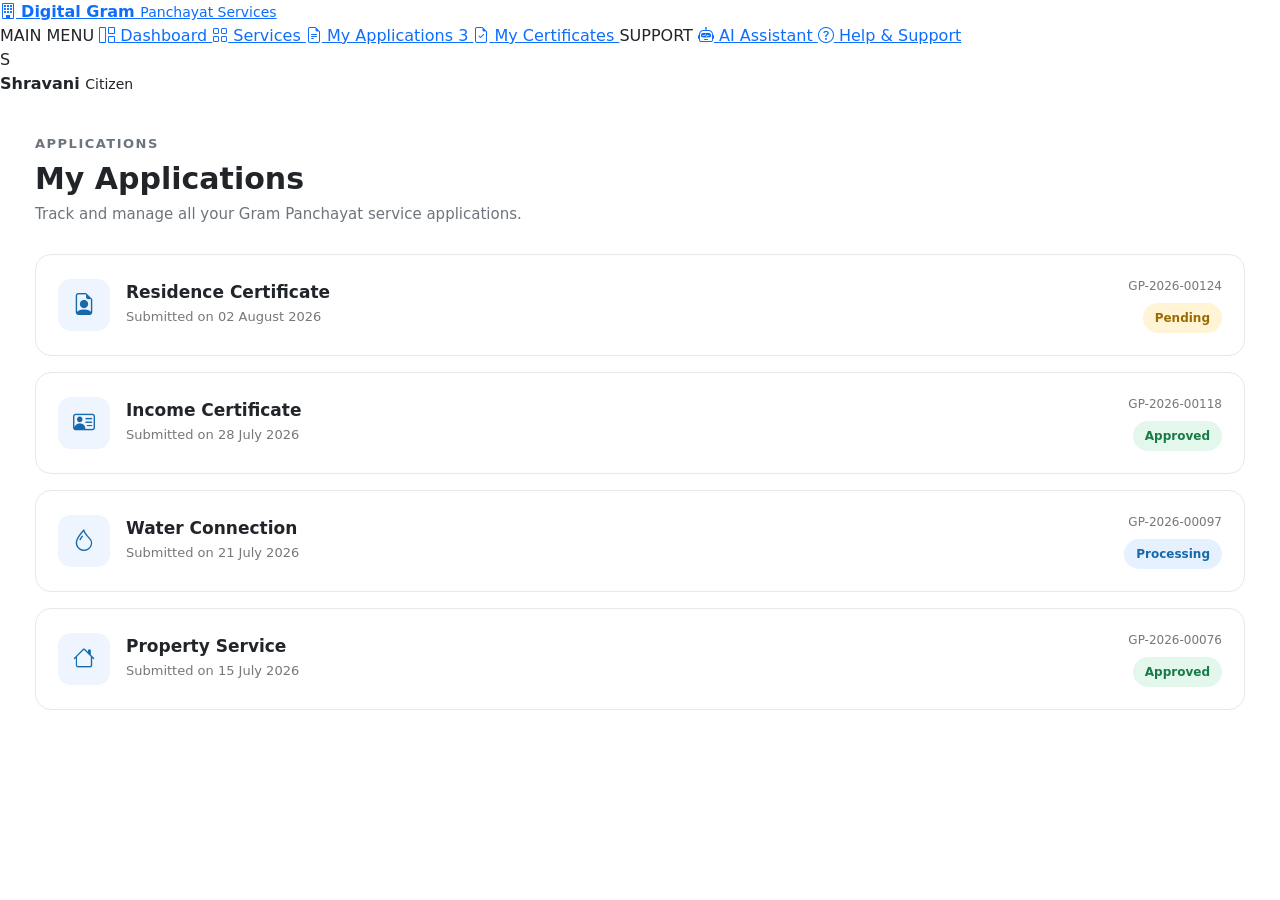
==== frontend/applications.html @ 1c0d865a "Working frontend service pages" ====
<!DOCTYPE html>
<html lang="en">

<head>
    <meta charset="UTF-8">

    <meta
        name="viewport"
        content="width=device-width, initial-scale=1.0"
    >

    <meta
        name="description"
        content="My Applications - Digital Gram Panchayat Services"
    >

    <title>My Applications | Digital Gram Panchayat Services</title>

    <!-- Bootstrap -->
    <link
        href="https://cdn.jsdelivr.net/npm/bootstrap@5.3.3/dist/css/bootstrap.min.css"
        rel="stylesheet"
    >

    <!-- Bootstrap Icons -->
    <link
        rel="stylesheet"
        href="https://cdn.jsdelivr.net/npm/bootstrap-icons@1.11.3/font/bootstrap-icons.min.css"
    >

    <!-- Main CSS -->
    <link
        rel="stylesheet"
        href="../css/style.css"
    >

    <!-- Dashboard CSS -->
    <link
        rel="stylesheet"
        href="../css/dashboard.css"
    >

    <style>
        .applications-page {
            padding: 35px;
        }

        .applications-header {
            margin-bottom: 28px;
        }

        .applications-header span {
            font-size: 13px;
            font-weight: 700;
            letter-spacing: 1.5px;
            color: #6c757d;
        }

        .applications-header h1 {
            margin: 6px 0;
            font-size: 30px;
            font-weight: 700;
        }

        .applications-header p {
            margin: 0;
            color: #6c757d;
            font-size: 15px;
        }

        .application-card {
            background: #ffffff;
            border: 1px solid #e8e8e8;
            border-radius: 16px;
            padding: 22px;
            margin-bottom: 16px;
            display: flex;
            align-items: center;
            justify-content: space-between;
            gap: 20px;
            transition: 0.2s ease;
        }

        .application-card:hover {
            transform: translateY(-2px);
            box-shadow: 0 8px 24px rgba(0, 0, 0, 0.06);
        }

        .application-left {
            display: flex;
            align-items: center;
            gap: 16px;
        }

        .application-icon-box {
            width: 52px;
            height: 52px;
            border-radius: 13px;
            display: flex;
            align-items: center;
            justify-content: center;
            background: #eef5ff;
            color: #1769aa;
            font-size: 22px;
            flex-shrink: 0;
        }

        .application-details h3 {
            font-size: 17px;
            margin: 0 0 5px;
            font-weight: 700;
        }

        .application-details p {
            margin: 0;
            color: #777;
            font-size: 13px;
        }

        .application-right {
            text-align: right;
            min-width: 130px;
        }

        .application-id {
            display: block;
            color: #777;
            font-size: 12px;
            margin-bottom: 8px;
        }

        .status {
            display: inline-block;
            padding: 6px 12px;
            border-radius: 20px;
            font-size: 12px;
            font-weight: 600;
        }

        .status.pending {
            background: #fff4d6;
            color: #9a6b00;
        }

        .status.approved {
            background: #e4f7ec;
            color: #187a45;
        }

        .status.processing {
            background: #e6f1ff;
            color: #1769aa;
        }

        .status.rejected {
            background: #fde8e8;
            color: #b42318;
        }

        .empty-state {
            background: #ffffff;
            border: 1px solid #e8e8e8;
            border-radius: 16px;
            padding: 50px 20px;
            text-align: center;
            display: none;
        }

        .empty-state i {
            font-size: 45px;
            color: #aaa;
            margin-bottom: 15px;
        }

        .empty-state h3 {
            font-size: 20px;
            margin-bottom: 8px;
        }

        .empty-state p {
            color: #777;
            font-size: 14px;
        }

        @media (max-width: 768px) {

            .applications-page {
                padding: 20px;
            }

            .application-card {
                align-items: flex-start;
                flex-direction: column;
            }

            .application-right {
                text-align: left;
                margin-left: 68px;
            }

            .applications-header h1 {
                font-size: 25px;
            }
        }
    </style>

</head>

<body class="dashboard-page">

    <!-- SIDEBAR -->

    <aside class="dashboard-sidebar">

        <div class="sidebar-brand">

            <a href="../index.html">

                <span class="sidebar-brand-icon">
                    <i class="bi bi-building"></i>
                </span>

                <span class="sidebar-brand-text">

                    <strong>
                        Digital Gram
                    </strong>

                    <small>
                        Panchayat Services
                    </small>

                </span>

            </a>

        </div>


        <!-- NAVIGATION -->

        <nav class="sidebar-nav">

            <span class="sidebar-section-title">
                MAIN MENU
            </span>

            <a
                href="dashboard.html"
                class="sidebar-link"
            >

                <i class="bi bi-grid-1x2"></i>

                <span>
                    Dashboard
                </span>

            </a>


            <a
                href="services.html"
                class="sidebar-link"
            >

                <i class="bi bi-grid"></i>

                <span>
                    Services
                </span>

            </a>


            <a
                href="applications.html"
                class="sidebar-link active"
            >

                <i class="bi bi-file-earmark-text"></i>

                <span>
                    My Applications
                </span>

                <span class="sidebar-badge">
                    3
                </span>

            </a>


            <a
                href="#"
                class="sidebar-link"
            >

                <i class="bi bi-file-earmark-check"></i>

                <span>
                    My Certificates
                </span>

            </a>


            <span class="sidebar-section-title">
                SUPPORT
            </span>


            <a
                href="#"
                class="sidebar-link"
            >

                <i class="bi bi-robot"></i>

                <span>
                    AI Assistant
                </span>

                <span class="ai-dot"></span>

            </a>


            <a
                href="#"
                class="sidebar-link"
            >

                <i class="bi bi-question-circle"></i>

                <span>
                    Help & Support
                </span>

            </a>

        </nav>


        <!-- SIDEBAR BOTTOM -->

        <div class="sidebar-bottom">

            <div class="sidebar-user">

                <div class="user-avatar">
                    S
                </div>

                <div class="user-details">

                    <strong>
                        Shravani
                    </strong>

                    <small>
                        Citizen
                    </small>

                </div>

            </div>

        </div>

    </aside>


    <!-- MAIN CONTENT -->

    <main class="dashboard-content">

        <div class="applications-page">


            <!-- HEADER -->

            <div class="applications-header">

                <span>
                    APPLICATIONS
                </span>

                <h1>
                    My Applications
                </h1>

                <p>
                    Track and manage all your Gram Panchayat service applications.
                </p>

            </div>


            <!-- APPLICATION 1 -->

            <div class="application-card">

                <div class="application-left">

                    <div class="application-icon-box">
                        <i class="bi bi-file-earmark-person"></i>
                    </div>

                    <div class="application-details">

                        <h3>
                            Residence Certificate
                        </h3>

                        <p>
                            Submitted on 02 August 2026
                        </p>

                    </div>

                </div>


                <div class="application-right">

                    <span class="application-id">
                        GP-2026-00124
                    </span>

                    <span class="status pending">
                        Pending
                    </span>

                </div>

            </div>


            <!-- APPLICATION 2 -->

            <div class="application-card">

                <div class="application-left">

                    <div class="application-icon-box">
                        <i class="bi bi-person-vcard"></i>
                    </div>

                    <div class="application-details">

                        <h3>
                            Income Certificate
                        </h3>

                        <p>
                            Submitted on 28 July 2026
                        </p>

                    </div>

                </div>


                <div class="application-right">

                    <span class="application-id">
                        GP-2026-00118
                    </span>

                    <span class="status approved">
                        Approved
                    </span>

                </div>

            </div>


            <!-- APPLICATION 3 -->

            <div class="application-card">

                <div class="application-left">

                    <div class="application-icon-box">
                        <i class="bi bi-droplet"></i>
                    </div>

                    <div class="application-details">

                        <h3>
                            Water Connection
                        </h3>

                        <p>
                            Submitted on 21 July 2026
                        </p>

                    </div>

                </div>


                <div class="application-right">

                    <span class="application-id">
                        GP-2026-00097
                    </span>

                    <span class="status processing">
                        Processing
                    </span>

                </div>

            </div>


            <!-- APPLICATION 4 -->

            <div class="application-card">

                <div class="application-left">

                    <div class="application-icon-box">
                        <i class="bi bi-house"></i>
                    </div>

                    <div class="application-details">

                        <h3>
                            Property Service
                        </h3>

                        <p>
                            Submitted on 15 July 2026
                        </p>

                    </div>

                </div>


                <div class="application-right">

                    <span class="application-id">
                        GP-2026-00076
                    </span>

                    <span class="status approved">
                        Approved
                    </span>

                </div>

            </div>


            <!-- EMPTY STATE -->

            <div class="empty-state">

                <i class="bi bi-file-earmark-x"></i>

                <h3>
                    No Applications Found
                </h3>

                <p>
                    You haven't submitted any applications yet.
                </p>

            </div>


        </div>

    </main>


</body>

</html>
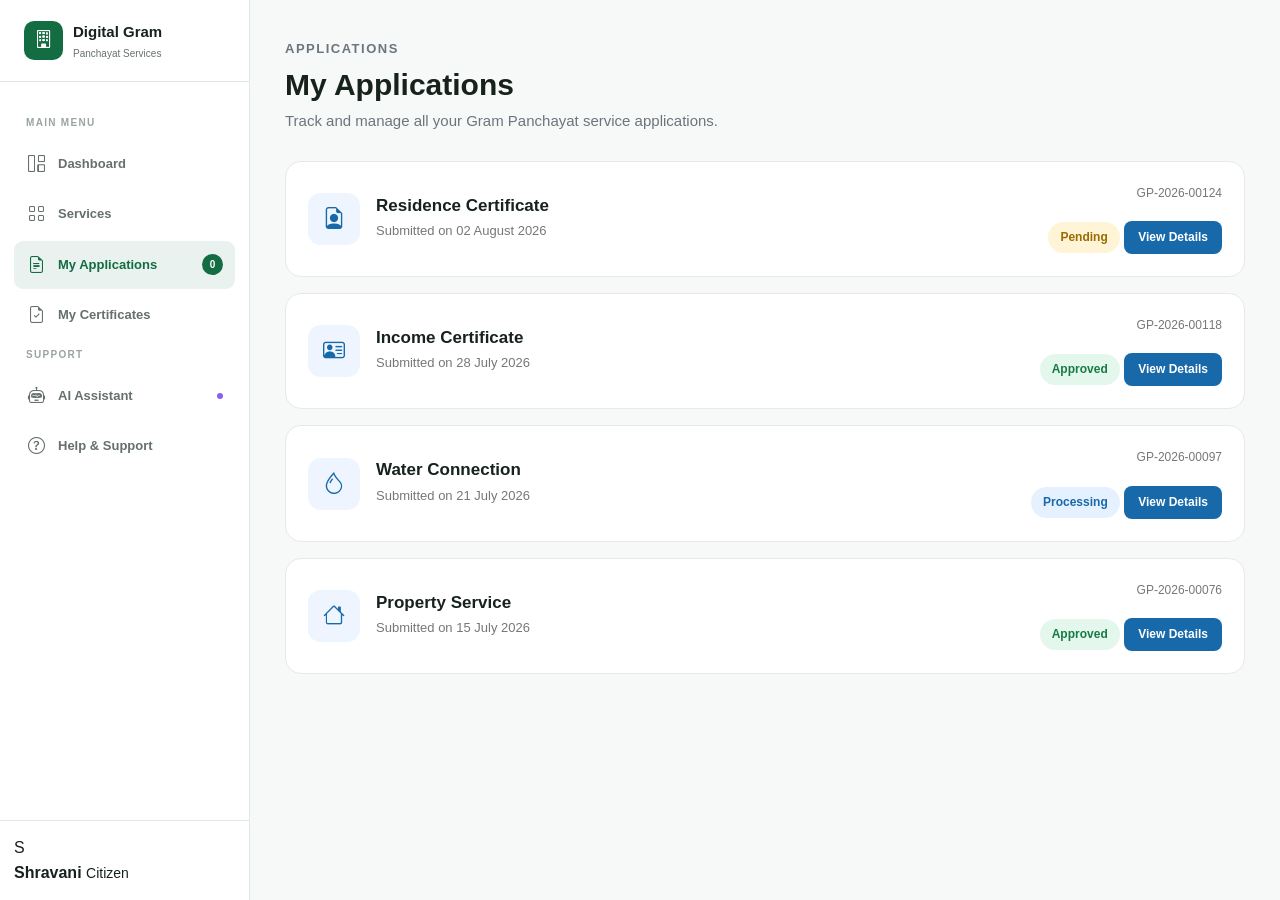
==== commit 5ce6b152: "Add frontend pages and initial FastAPI backend" ====
--- a/frontend/applications.html
+++ b/frontend/applications.html
@@ -31,178 +31,20 @@
     <!-- Main CSS -->
     <link
         rel="stylesheet"
-        href="../css/style.css"
+        href="css/style.css"
     >
 
     <!-- Dashboard CSS -->
     <link
         rel="stylesheet"
-        href="../css/dashboard.css"
+        href="css/dashboard.css"
     >
 
-    <style>
-        .applications-page {
-            padding: 35px;
-        }
-
-        .applications-header {
-            margin-bottom: 28px;
-        }
-
-        .applications-header span {
-            font-size: 13px;
-            font-weight: 700;
-            letter-spacing: 1.5px;
-            color: #6c757d;
-        }
-
-        .applications-header h1 {
-            margin: 6px 0;
-            font-size: 30px;
-            font-weight: 700;
-        }
-
-        .applications-header p {
-            margin: 0;
-            color: #6c757d;
-            font-size: 15px;
-        }
-
-        .application-card {
-            background: #ffffff;
-            border: 1px solid #e8e8e8;
-            border-radius: 16px;
-            padding: 22px;
-            margin-bottom: 16px;
-            display: flex;
-            align-items: center;
-            justify-content: space-between;
-            gap: 20px;
-            transition: 0.2s ease;
-        }
-
-        .application-card:hover {
-            transform: translateY(-2px);
-            box-shadow: 0 8px 24px rgba(0, 0, 0, 0.06);
-        }
-
-        .application-left {
-            display: flex;
-            align-items: center;
-            gap: 16px;
-        }
-
-        .application-icon-box {
-            width: 52px;
-            height: 52px;
-            border-radius: 13px;
-            display: flex;
-            align-items: center;
-            justify-content: center;
-            background: #eef5ff;
-            color: #1769aa;
-            font-size: 22px;
-            flex-shrink: 0;
-        }
-
-        .application-details h3 {
-            font-size: 17px;
-            margin: 0 0 5px;
-            font-weight: 700;
-        }
-
-        .application-details p {
-            margin: 0;
-            color: #777;
-            font-size: 13px;
-        }
-
-        .application-right {
-            text-align: right;
-            min-width: 130px;
-        }
-
-        .application-id {
-            display: block;
-            color: #777;
-            font-size: 12px;
-            margin-bottom: 8px;
-        }
-
-        .status {
-            display: inline-block;
-            padding: 6px 12px;
-            border-radius: 20px;
-            font-size: 12px;
-            font-weight: 600;
-        }
-
-        .status.pending {
-            background: #fff4d6;
-            color: #9a6b00;
-        }
-
-        .status.approved {
-            background: #e4f7ec;
-            color: #187a45;
-        }
-
-        .status.processing {
-            background: #e6f1ff;
-            color: #1769aa;
-        }
-
-        .status.rejected {
-            background: #fde8e8;
-            color: #b42318;
-        }
-
-        .empty-state {
-            background: #ffffff;
-            border: 1px solid #e8e8e8;
-            border-radius: 16px;
-            padding: 50px 20px;
-            text-align: center;
-            display: none;
-        }
-
-        .empty-state i {
-            font-size: 45px;
-            color: #aaa;
-            margin-bottom: 15px;
-        }
-
-        .empty-state h3 {
-            font-size: 20px;
-            margin-bottom: 8px;
-        }
-
-        .empty-state p {
-            color: #777;
-            font-size: 14px;
-        }
-
-        @media (max-width: 768px) {
-
-            .applications-page {
-                padding: 20px;
-            }
-
-            .application-card {
-                align-items: flex-start;
-                flex-direction: column;
-            }
-
-            .application-right {
-                text-align: left;
-                margin-left: 68px;
-            }
-
-            .applications-header h1 {
-                font-size: 25px;
-            }
-        }
-    </style>
+    <!-- Applications CSS -->
+    <link
+    rel="stylesheet"
+    href="css/applications.css"
+    >
 
 </head>
 
@@ -214,7 +56,7 @@
 
         <div class="sidebar-brand">
 
-            <a href="../index.html">
+            <a href="index.html">
 
                 <span class="sidebar-brand-icon">
                     <i class="bi bi-building"></i>
@@ -284,11 +126,30 @@
                     My Applications
                 </span>
 
-                <span class="sidebar-badge">
-                    3
+                <span class="sidebar-badge" id="applicationCount">
+                    0
                 </span>
 
             </a>
+
+
+            <a
+                href="certificates.html"
+                class="sidebar-link"
+            >
+
+                <i class="bi bi-file-earmark-check"></i>
+
+                <span>
+                    My Certificates
+                </span>
+
+            </a>
+
+
+            <span class="sidebar-section-title">
+                SUPPORT
+            </span>
 
 
             <a
@@ -296,25 +157,6 @@
                 class="sidebar-link"
             >
 
-                <i class="bi bi-file-earmark-check"></i>
-
-                <span>
-                    My Certificates
-                </span>
-
-            </a>
-
-
-            <span class="sidebar-section-title">
-                SUPPORT
-            </span>
-
-
-            <a
-                href="#"
-                class="sidebar-link"
-            >
-
                 <i class="bi bi-robot"></i>
 
                 <span>
@@ -327,7 +169,7 @@
 
 
             <a
-                href="#"
+                href="help.html"
                 class="sidebar-link"
             >
 
@@ -432,6 +274,11 @@
                         Pending
                     </span>
 
+                    <button class="view-details-btn"
+                            onclick="viewApplication('GP-2026-00124', 'Residence Certificate', '02 August 2026', 'Pending')">
+                        View Details
+                    </button>
+
                 </div>
 
             </div>
@@ -472,6 +319,11 @@
                         Approved
                     </span>
 
+                    <button class="view-details-btn"
+                            onclick="viewApplication('GP-2026-00118', 'Income Certificate', '28 July 2026', 'Approved')">
+                        View Details
+                    </button>
+
                 </div>
 
             </div>
@@ -512,6 +364,11 @@
                         Processing
                     </span>
 
+                    <button class="view-details-btn"
+                            onclick="viewApplication('GP-2026-00097', 'Water Connection', '21 July 2026', 'Processing')">
+                        View Details
+                    </button>
+
                 </div>
 
             </div>
@@ -552,6 +409,11 @@
                         Approved
                     </span>
 
+                    <button class="view-details-btn"
+                            onclick="viewApplication('GP-2026-00076', 'Property Service', '15 July 2026', 'Approved')">
+                        View Details
+                    </button>
+
                 </div>
 
             </div>
@@ -578,7 +440,220 @@
 
     </main>
 
-
+    <!-- APPLICATION DETAILS POPUP -->
+
+<div class="application-modal" id="applicationModal">
+
+    <div class="application-modal-box">
+
+        <div class="application-modal-header">
+
+            <div>
+                <span class="modal-label">APPLICATION DETAILS</span>
+
+                <h2>Application Details</h2>
+            </div>
+
+            <button
+                class="modal-close-btn"
+                id="closeApplicationModal"
+                type="button"
+            >
+                <i class="bi bi-x-lg"></i>
+            </button>
+
+        </div>
+
+
+        <div class="application-modal-body">
+
+            <div class="modal-detail">
+
+                <span>Service</span>
+
+                <strong id="modalService">
+                    -
+                </strong>
+
+            </div>
+
+
+            <div class="modal-detail">
+
+                <span>Application ID</span>
+
+                <strong id="modalApplicationId">
+                    -
+                </strong>
+
+            </div>
+
+
+            <div class="modal-detail-row">
+
+                <div class="modal-detail">
+
+                    <span>Submitted On</span>
+
+                    <strong id="modalDate">
+                        -
+                    </strong>
+
+                </div>
+
+
+                <div class="modal-detail">
+
+                    <span>Status</span>
+
+                    <strong id="modalStatus">
+                        -
+                    </strong>
+
+                </div>
+
+            </div>
+
+        </div>
+
+
+        <div class="application-modal-footer">
+
+            <button
+                type="button"
+                class="modal-close-action"
+                id="closeApplicationModalBottom"
+            >
+                Close
+            </button>
+
+        </div>
+
+    </div>
+
+</div>
+
+<script src="js/dashboard.js"></script>
+<script>
+
+    const savedApplication =
+        localStorage.getItem(
+            "birthCertificateApplication"
+        );
+
+
+    const applicationCount =
+        document.getElementById(
+            "applicationCount"
+        );
+
+
+    if (savedApplication) {
+
+        const application =
+            JSON.parse(savedApplication);
+
+
+        /*
+         * Create a new application card
+         */
+
+        const applicationsPage =
+            document.querySelector(
+                ".applications-page"
+            );
+
+
+        const emptyState =
+            document.querySelector(
+                ".empty-state"
+            );
+
+
+        const applicationCard =
+            document.createElement("div");
+
+
+        applicationCard.className =
+            "application-card";
+
+
+        applicationCard.innerHTML = `
+
+            <div class="application-left">
+
+                <div class="application-icon-box">
+
+                    <i class="bi bi-person-vcard"></i>
+
+                </div>
+
+                <div class="application-details">
+
+                    <h3>
+                        ${application.service}
+                    </h3>
+
+                    <p>
+                        Submitted on ${application.date}
+                    </p>
+
+                </div>
+
+            </div>
+
+
+            <div class="application-right">
+
+                <span class="application-id">
+                    ${application.id}
+                </span>
+
+                <span class="status pending">
+                    ${application.status}
+                </span>
+
+                <button
+                    class="view-details-btn"
+                    onclick="viewApplication(
+                        '${application.id}',
+                        '${application.service}',
+                        '${application.date}',
+                        '${application.status}'
+                    )"
+                >
+                    View Details
+                </button>
+
+            </div>
+
+        `;
+
+
+        /*
+         * Add the new application
+         * before the empty state
+         */
+
+        applicationsPage.insertBefore(
+            applicationCard,
+            emptyState
+        );
+
+
+        /*
+         * Update application count
+         */
+
+        if (applicationCount) {
+
+            applicationCount.textContent = "1";
+
+        }
+
+    }
+
+</script>
 </body>
 
 </html>
--- a/frontend/css/style.css
+++ b/frontend/css/style.css
@@ -0,0 +1,1025 @@
+/* =========================================================
+   DIGITAL GRAM PANCHAYAT SERVICES
+   Global Design System
+   ========================================================= */
+
+:root {
+    --primary: #146c43;
+    --primary-dark: #0f5132;
+    --primary-light: #e9f7ef;
+
+    --secondary: #0d6efd;
+
+    --text-dark: #17221c;
+    --text-muted: #66736b;
+
+    --background: #ffffff;
+    --background-soft: #f6f9f7;
+
+    --border: #e1e8e4;
+
+    --success: #198754;
+    --warning: #f5b942;
+
+    --shadow-sm: 0 4px 18px rgba(20, 108, 67, 0.07);
+    --shadow-md: 0 12px 35px rgba(20, 108, 67, 0.12);
+
+    --radius-sm: 10px;
+    --radius-md: 16px;
+    --radius-lg: 24px;
+
+    --transition: 0.25s ease;
+}
+
+
+/* =========================================================
+   GLOBAL
+   ========================================================= */
+
+* {
+    box-sizing: border-box;
+}
+
+html {
+    scroll-behavior: smooth;
+}
+
+body {
+    margin: 0;
+    padding: 0;
+
+    font-family:
+        Inter,
+        "Segoe UI",
+        Roboto,
+        Arial,
+        sans-serif;
+
+    color: var(--text-dark);
+    background: var(--background);
+
+    line-height: 1.6;
+}
+
+a {
+    text-decoration: none;
+}
+
+img {
+    max-width: 100%;
+}
+
+.section-padding {
+    padding: 100px 0;
+}
+
+
+/* =========================================================
+   NAVBAR
+   ========================================================= */
+
+.site-header {
+    background: rgba(255, 255, 255, 0.96);
+    border-bottom: 1px solid var(--border);
+
+    position: sticky;
+    top: 0;
+    z-index: 1000;
+
+    backdrop-filter: blur(12px);
+}
+
+.navbar {
+    min-height: 76px;
+}
+
+.brand {
+    display: flex;
+    align-items: center;
+    gap: 11px;
+
+    color: var(--text-dark) !important;
+}
+
+.brand-icon {
+    width: 42px;
+    height: 42px;
+
+    display: flex;
+    align-items: center;
+    justify-content: center;
+
+    background: var(--primary);
+    color: white;
+
+    border-radius: 11px;
+
+    font-size: 21px;
+}
+
+.brand strong {
+    display: block;
+
+    font-size: 17px;
+    line-height: 1.1;
+}
+
+.brand small {
+    display: block;
+
+    color: var(--text-muted);
+
+    font-size: 12px;
+    margin-top: 3px;
+}
+
+.nav-link {
+    color: #44524a !important;
+
+    font-size: 15px;
+    font-weight: 500;
+
+    margin: 0 5px;
+
+    transition: var(--transition);
+}
+
+.nav-link:hover,
+.nav-link.active {
+    color: var(--primary) !important;
+}
+
+.nav-login {
+    border-color: var(--primary);
+    color: var(--primary);
+
+    font-weight: 600;
+}
+
+.nav-login:hover {
+    background: var(--primary);
+    color: white;
+}
+
+.nav-register {
+    background: var(--primary);
+    border-color: var(--primary);
+
+    font-weight: 600;
+}
+
+.nav-register:hover {
+    background: var(--primary-dark);
+    border-color: var(--primary-dark);
+}
+
+.navbar-toggler {
+    border: 1px solid var(--border);
+
+    color: var(--primary);
+
+    font-size: 25px;
+}
+
+
+/* =========================================================
+   HERO
+   ========================================================= */
+
+.hero-section {
+    background:
+        radial-gradient(
+            circle at 85% 20%,
+            rgba(20, 108, 67, 0.08),
+            transparent 30%
+        ),
+        linear-gradient(
+            135deg,
+            #ffffff 0%,
+            #f2f8f4 100%
+        );
+
+    padding: 90px 0 85px;
+
+    overflow: hidden;
+}
+
+.hero-badge {
+    display: inline-flex;
+    align-items: center;
+    gap: 8px;
+
+    padding: 8px 13px;
+
+    border-radius: 50px;
+
+    background: var(--primary-light);
+    color: var(--primary-dark);
+
+    font-size: 14px;
+    font-weight: 600;
+
+    margin-bottom: 20px;
+}
+
+.hero-title {
+    max-width: 760px;
+
+    font-size: clamp(42px, 5vw, 68px);
+
+    font-weight: 800;
+
+    line-height: 1.05;
+
+    letter-spacing: -2px;
+
+    margin-bottom: 24px;
+}
+
+.hero-title span {
+    color: var(--primary);
+}
+
+.hero-description {
+    max-width: 650px;
+
+    color: var(--text-muted);
+
+    font-size: 19px;
+
+    line-height: 1.8;
+
+    margin-bottom: 30px;
+}
+
+.hero-actions {
+    display: flex;
+    flex-wrap: wrap;
+    gap: 12px;
+}
+
+.hero-actions .btn {
+    padding: 13px 22px;
+
+    border-radius: 10px;
+
+    font-size: 16px;
+    font-weight: 600;
+}
+
+.hero-actions .btn-primary {
+    background: var(--primary);
+    border-color: var(--primary);
+}
+
+.hero-actions .btn-primary:hover {
+    background: var(--primary-dark);
+    border-color: var(--primary-dark);
+}
+
+.hero-trust {
+    display: flex;
+    flex-wrap: wrap;
+
+    gap: 20px;
+
+    margin-top: 30px;
+
+    color: var(--text-muted);
+
+    font-size: 14px;
+}
+
+.hero-trust i {
+    color: var(--success);
+
+    margin-right: 5px;
+}
+
+
+/* =========================================================
+   HERO VISUAL
+   ========================================================= */
+
+.hero-visual {
+    min-height: 430px;
+
+    position: relative;
+
+    display: flex;
+    align-items: center;
+    justify-content: center;
+}
+
+.hero-building {
+    width: 270px;
+    height: 270px;
+
+    display: flex;
+    align-items: center;
+    justify-content: center;
+
+    background: white;
+
+    border-radius: 50%;
+
+    color: var(--primary);
+
+    font-size: 136px;
+
+    box-shadow: var(--shadow-md);
+
+    position: relative;
+    z-index: 2;
+}
+
+.floating-card {
+    position: absolute;
+
+    display: flex;
+    align-items: center;
+
+    gap: 12px;
+
+    padding: 14px 17px;
+
+    background: white;
+
+    border: 1px solid var(--border);
+
+    border-radius: 14px;
+
+    box-shadow: var(--shadow-md);
+
+    z-index: 3;
+}
+
+.floating-card i {
+    width: 38px;
+    height: 38px;
+
+    display: flex;
+    align-items: center;
+    justify-content: center;
+
+    background: var(--primary-light);
+
+    color: var(--primary);
+
+    border-radius: 10px;
+
+    font-size: 19px;
+}
+
+.floating-card strong {
+    display: block;
+
+    font-size: 14px;
+}
+
+.floating-card span {
+    display: block;
+
+    color: var(--text-muted);
+
+    font-size: 12px;
+}
+
+.card-one {
+    top: 45px;
+    left: 5px;
+}
+
+.card-two {
+    bottom: 45px;
+    right: 0;
+}
+
+
+/* =========================================================
+   STATS
+   ========================================================= */
+
+.stats-section {
+    background: var(--primary);
+
+    color: white;
+
+    padding: 24px 0;
+}
+
+.stats-wrapper {
+    display: grid;
+
+    grid-template-columns: repeat(4, 1fr);
+
+    gap: 25px;
+}
+
+.stat-item {
+    display: flex;
+    align-items: center;
+
+    gap: 13px;
+
+    padding: 10px 20px;
+
+    border-right: 1px solid rgba(255, 255, 255, 0.18);
+}
+
+.stat-item:last-child {
+    border-right: none;
+}
+
+.stat-item > i {
+    font-size: 26px;
+
+    opacity: 0.9;
+}
+
+.stat-item strong {
+    display: block;
+
+    font-size: 16px;
+}
+
+.stat-item span {
+    display: block;
+
+    color: rgba(255, 255, 255, 0.72);
+
+    font-size: 13px;
+}
+
+
+/* =========================================================
+   SECTION HEADINGS
+   ========================================================= */
+
+.section-heading {
+    max-width: 720px;
+}
+
+.section-heading.text-center {
+    margin-left: auto;
+    margin-right: auto;
+}
+
+.section-label {
+    display: inline-block;
+
+    color: var(--primary);
+
+    font-size: 13px;
+    font-weight: 800;
+
+    letter-spacing: 1.5px;
+
+    margin-bottom: 13px;
+}
+
+.section-heading h2 {
+    font-size: clamp(32px, 4vw, 45px);
+
+    font-weight: 750;
+
+    letter-spacing: -1px;
+
+    margin-bottom: 15px;
+}
+
+.section-heading h2 span {
+    color: var(--primary);
+}
+
+.section-heading p {
+    color: var(--text-muted);
+
+    font-size: 17px;
+
+    margin: 0;
+}
+
+
+/* =========================================================
+   BENEFITS
+   ========================================================= */
+
+.benefit-card {
+    height: 100%;
+
+    padding: 32px;
+
+    border: 1px solid var(--border);
+
+    border-radius: var(--radius-md);
+
+    background: white;
+
+    transition: var(--transition);
+}
+
+.benefit-card:hover {
+    transform: translateY(-6px);
+
+    border-color: rgba(20, 108, 67, 0.25);
+
+    box-shadow: var(--shadow-md);
+}
+
+.benefit-icon {
+    width: 52px;
+    height: 52px;
+
+    display: flex;
+    align-items: center;
+    justify-content: center;
+
+    background: var(--primary-light);
+
+    color: var(--primary);
+
+    border-radius: 13px;
+
+    font-size: 24px;
+
+    margin-bottom: 22px;
+}
+
+.benefit-card h3 {
+    font-size: 21px;
+
+    font-weight: 700;
+
+    margin-bottom: 10px;
+}
+
+.benefit-card p {
+    color: var(--text-muted);
+
+    margin: 0;
+
+    font-size: 15px;
+}
+
+
+/* =========================================================
+   SERVICES
+   ========================================================= */
+
+.services-section {
+    background: var(--background-soft);
+}
+
+.service-card {
+    position: relative;
+
+    height: 100%;
+
+    padding: 30px;
+
+    background: white;
+
+    border: 1px solid var(--border);
+
+    border-radius: var(--radius-md);
+
+    transition: var(--transition);
+
+    overflow: hidden;
+}
+
+.service-card:hover {
+    transform: translateY(-7px);
+
+    border-color: rgba(20, 108, 67, 0.25);
+
+    box-shadow: var(--shadow-md);
+}
+
+.service-card-icon {
+    width: 55px;
+    height: 55px;
+
+    display: flex;
+    align-items: center;
+    justify-content: center;
+
+    background: var(--primary-light);
+
+    color: var(--primary);
+
+    border-radius: 14px;
+
+    font-size: 25px;
+
+    margin-bottom: 24px;
+}
+
+.service-number {
+    position: absolute;
+
+    top: 25px;
+    right: 25px;
+
+    color: #c7d5cd;
+
+    font-size: 13px;
+    font-weight: 700;
+}
+
+.service-card h3 {
+    font-size: 20px;
+
+    font-weight: 700;
+
+    margin-bottom: 10px;
+}
+
+.service-card p {
+    min-height: 72px;
+
+    color: var(--text-muted);
+
+    font-size: 15px;
+}
+
+.service-link {
+    display: inline-flex;
+    align-items: center;
+
+    gap: 8px;
+
+    color: var(--primary);
+
+    font-size: 15px;
+    font-weight: 700;
+
+    transition: var(--transition);
+}
+
+.service-link:hover {
+    gap: 12px;
+
+    color: var(--primary-dark);
+}
+
+
+/* =========================================================
+   PROCESS
+   ========================================================= */
+
+.process-wrapper {
+    display: grid;
+
+    grid-template-columns: 1fr auto 1fr auto 1fr auto 1fr;
+
+    align-items: center;
+
+    margin-top: 55px;
+}
+
+.process-step {
+    text-align: center;
+
+    max-width: 220px;
+
+    margin: auto;
+}
+
+.process-number {
+    color: var(--primary);
+
+    font-size: 13px;
+    font-weight: 800;
+
+    margin-bottom: 10px;
+}
+
+.process-step > i {
+    width: 62px;
+    height: 62px;
+
+    display: flex;
+    align-items: center;
+    justify-content: center;
+
+    margin: auto auto 18px;
+
+    background: var(--primary-light);
+
+    color: var(--primary);
+
+    border-radius: 50%;
+
+    font-size: 25px;
+}
+
+.process-step h3 {
+    font-size: 18px;
+
+    font-weight: 700;
+
+    margin-bottom: 8px;
+}
+
+.process-step p {
+    color: var(--text-muted);
+
+    font-size: 14px;
+
+    margin: 0;
+}
+
+.process-line {
+    width: 55px;
+
+    height: 1px;
+
+    background: var(--border);
+}
+
+
+/* =========================================================
+   AI
+   ========================================================= */
+
+.ai-section {
+    background: var(--background-soft);
+}
+
+.ai-card {
+    padding: 50px;
+
+    background:
+        linear-gradient(
+            135deg,
+            var(--primary-dark),
+            var(--primary)
+        );
+
+    border-radius: var(--radius-lg);
+
+    color: white;
+
+    overflow: hidden;
+}
+
+.ai-label {
+    display: inline-flex;
+
+    align-items: center;
+
+    gap: 7px;
+
+    font-size: 13px;
+
+    font-weight: 800;
+
+    letter-spacing: 1px;
+
+    opacity: 0.85;
+
+    margin-bottom: 15px;
+}
+
+.ai-card h2 {
+    max-width: 600px;
+
+    font-size: 37px;
+
+    font-weight: 750;
+
+    margin-bottom: 14px;
+}
+
+.ai-card p {
+    max-width: 650px;
+
+    color: rgba(255, 255, 255, 0.75);
+
+    margin: 0;
+}
+
+.ai-card .btn {
+    border: none;
+
+    color: var(--primary);
+
+    font-weight: 700;
+}
+
+
+/* =========================================================
+   FOOTER
+   ========================================================= */
+
+.site-footer {
+    background: #10251a;
+
+    color: white;
+
+    padding: 65px 0 25px;
+}
+
+.footer-brand {
+    display: inline-flex;
+
+    align-items: center;
+
+    gap: 10px;
+
+    color: white;
+
+    font-size: 18px;
+
+    font-weight: 700;
+
+    margin-bottom: 17px;
+}
+
+.footer-brand i {
+    font-size: 24px;
+}
+
+.site-footer p {
+    max-width: 450px;
+
+    color: rgba(255, 255, 255, 0.62);
+
+    font-size: 14px;
+}
+
+.site-footer h4 {
+    font-size: 15px;
+
+    margin-bottom: 17px;
+}
+
+.site-footer a:not(.footer-brand) {
+    display: block;
+
+    color: rgba(255, 255, 255, 0.62);
+
+    font-size: 14px;
+
+    margin-bottom: 10px;
+
+    transition: var(--transition);
+}
+
+.site-footer a:not(.footer-brand):hover {
+    color: white;
+}
+
+.footer-help {
+    display: inline-flex !important;
+
+    align-items: center;
+
+    gap: 7px;
+}
+
+.footer-bottom {
+    display: flex;
+
+    justify-content: space-between;
+
+    gap: 20px;
+
+    border-top: 1px solid rgba(255, 255, 255, 0.1);
+
+    margin-top: 45px;
+
+    padding-top: 20px;
+
+    color: rgba(255, 255, 255, 0.45);
+
+    font-size: 12px;
+}
+
+
+/* =========================================================
+   RESPONSIVE
+   ========================================================= */
+
+@media (max-width: 991px) {
+
+    .navbar-nav {
+        padding: 20px 0;
+    }
+
+    .nav-login,
+    .nav-register {
+        display: inline-block;
+
+        margin-top: 8px;
+    }
+
+    .hero-section {
+        padding: 70px 0;
+    }
+
+    .hero-visual {
+        min-height: 360px;
+    }
+
+    .stats-wrapper {
+        grid-template-columns: repeat(2, 1fr);
+    }
+
+    .stat-item:nth-child(2) {
+        border-right: none;
+    }
+
+    .process-wrapper {
+        grid-template-columns: 1fr 1fr;
+
+        gap: 40px;
+    }
+
+    .process-line {
+        display: none;
+    }
+
+}
+
+
+@media (max-width: 767px) {
+
+    .section-padding {
+        padding: 70px 0;
+    }
+
+    .hero-title {
+        font-size: 44px;
+
+        letter-spacing: -1px;
+    }
+
+    .hero-description {
+        font-size: 17px;
+    }
+
+    .hero-trust {
+        flex-direction: column;
+
+        gap: 8px;
+    }
+
+    .hero-visual {
+        min-height: 320px;
+    }
+
+    .hero-building {
+        width: 210px;
+        height: 210px;
+
+        font-size: 101px;
+    }
+
+    .card-one {
+        left: 0;
+        top: 25px;
+    }
+
+    .card-two {
+        right: 0;
+        bottom: 25px;
+    }
+
+    .stats-wrapper {
+        grid-template-columns: 1fr;
+    }
+
+    .stat-item {
+        border-right: none;
+
+        border-bottom: 1px solid rgba(255, 255, 255, 0.15);
+
+        padding: 14px 0;
+    }
+
+    .stat-item:last-child {
+        border-bottom: none;
+    }
+
+    .process-wrapper {
+        grid-template-columns: 1fr;
+
+        gap: 35px;
+    }
+
+    .ai-card {
+        padding: 35px 25px;
+    }
+
+    .ai-card h2 {
+        font-size: 30px;
+    }
+
+    .footer-bottom {
+        flex-direction: column;
+    }
+
+}
--- a/frontend/css/dashboard.css
+++ b/frontend/css/dashboard.css
@@ -0,0 +1,2242 @@
+/* =========================================================
+   CITIZEN DASHBOARD
+   ========================================================= */
+
+.dashboard-page {
+    min-height: 100vh;
+
+    background: #f6f9f7;
+}
+
+
+/* =========================================================
+   SIDEBAR
+   ========================================================= */
+
+.dashboard-sidebar {
+    position: fixed;
+
+    left: 0;
+    top: 0;
+    bottom: 0;
+
+    width: 250px;
+
+    background: #ffffff;
+
+    border-right: 1px solid var(--border);
+
+    display: flex;
+
+    flex-direction: column;
+
+    z-index: 1000;
+
+    transition: 0.3s ease;
+}
+
+
+.sidebar-brand {
+    height: 82px;
+
+    display: flex;
+
+    align-items: center;
+
+    padding: 0 24px;
+
+    border-bottom: 1px solid var(--border);
+}
+
+.sidebar-brand a {
+    display: flex;
+
+    align-items: center;
+
+    gap: 10px;
+
+    color: var(--text-dark);
+}
+
+.sidebar-brand-icon {
+    width: 39px;
+    height: 39px;
+
+    display: flex;
+
+    align-items: center;
+    justify-content: center;
+
+    border-radius: 10px;
+
+    background: var(--primary);
+
+    color: white;
+
+    font-size: 18px;
+}
+
+.sidebar-brand-text strong {
+    display: block;
+
+    font-size: 15px;
+}
+
+.sidebar-brand-text small {
+    display: block;
+
+    font-size: 10px;
+
+    color: var(--text-muted);
+
+    margin-top: 2px;
+}
+
+
+/* =========================================================
+   NAVIGATION
+   ========================================================= */
+
+.sidebar-nav {
+    padding: 25px 14px;
+
+    flex: 1;
+
+    overflow-y: auto;
+}
+
+.sidebar-section-title {
+    display: block;
+
+    padding: 0 12px;
+
+    margin: 8px 0 10px;
+
+    color: #9aa59f;
+
+    font-size: 10px;
+
+    font-weight: 800;
+
+    letter-spacing: 1.3px;
+}
+
+.sidebar-link {
+    display: flex;
+
+    align-items: center;
+
+    gap: 12px;
+
+    width: 100%;
+
+    min-height: 43px;
+
+    padding: 10px 12px;
+
+    margin-bottom: 3px;
+
+    border-radius: 9px;
+
+    color: #65716a;
+
+    font-size: 13px;
+
+    font-weight: 600;
+
+    transition: var(--transition);
+}
+
+.sidebar-link i {
+    font-size: 17px;
+
+    width: 20px;
+
+    text-align: center;
+}
+
+.sidebar-link:hover {
+    color: var(--primary);
+
+    background: var(--primary-light);
+}
+
+.sidebar-link.active {
+    color: var(--primary);
+
+    background: rgba(20, 108, 67, 0.09);
+
+    font-weight: 700;
+}
+
+.sidebar-badge {
+    margin-left: auto;
+
+    min-width: 21px;
+
+    height: 21px;
+
+    display: flex;
+
+    align-items: center;
+    justify-content: center;
+
+    background: var(--primary);
+
+    color: white;
+
+    border-radius: 20px;
+
+    font-size: 10px;
+}
+
+.ai-dot {
+    width: 6px;
+    height: 6px;
+
+    margin-left: auto;
+
+    border-radius: 50%;
+
+    background: #8b5cf6;
+}
+
+
+/* =========================================================
+   SIDEBAR BOTTOM
+   ========================================================= */
+
+.sidebar-bottom {
+    padding: 14px;
+
+    border-top: 1px solid var(--border);
+}
+
+.sidebar-logout {
+    width: 100%;
+
+    border: none;
+
+    background: transparent;
+
+    display: flex;
+
+    align-items: center;
+
+    gap: 12px;
+
+    padding: 10px 12px;
+
+    color: #b42318;
+
+    border-radius: 9px;
+
+    font-size: 13px;
+
+    font-weight: 600;
+
+    text-align: left;
+}
+
+.sidebar-logout:hover {
+    background: #fff1f2;
+}
+
+
+/* =========================================================
+   MAIN CONTENT
+   ========================================================= */
+
+.dashboard-content {
+    margin-left: 250px;
+    margin-top: 0;
+    padding-top: 0;
+
+    min-height: 100vh;
+
+    display: flex;
+    flex-direction: column;
+}
+/* =========================================================
+   TOPBAR
+   ========================================================= */
+
+.dashboard-topbar {
+    height: 82px;
+
+    margin-top: 0;
+    padding-top: 0;
+
+    background: white;
+    border-bottom: 1px solid var(--border);
+
+    display: flex;
+    align-items: center;
+    justify-content: space-between;
+
+    padding-left: 28px;
+    padding-right: 28px;
+
+    flex-shrink: 0;
+}
+
+.topbar-search {
+    position: relative;
+
+    width: 310px;
+}
+
+.topbar-search i {
+    position: absolute;
+
+    left: 13px;
+
+    top: 50%;
+
+    transform: translateY(-50%);
+
+    color: #8b968f;
+}
+
+.topbar-search input {
+    width: 100%;
+
+    height: 39px;
+
+    border: 1px solid var(--border);
+
+    border-radius: 9px;
+
+    padding: 8px 12px 8px 37px;
+
+    background: #f9fbfa;
+
+    outline: none;
+
+    font-size: 12px;
+}
+
+.topbar-search input:focus {
+    border-color: var(--primary);
+
+    background: white;
+}
+
+.topbar-actions {
+    display: flex;
+
+    align-items: center;
+
+    gap: 18px;
+}
+
+.topbar-icon-button {
+    position: relative;
+
+    width: 37px;
+    height: 37px;
+
+    border: 1px solid var(--border);
+
+    background: white;
+
+    border-radius: 9px;
+
+    color: #66736b;
+}
+
+.topbar-icon-button:hover {
+    color: var(--primary);
+
+    background: var(--primary-light);
+}
+
+.notification-dot {
+    position: absolute;
+
+    top: 7px;
+    right: 7px;
+
+    width: 6px;
+    height: 6px;
+
+    border-radius: 50%;
+
+    background: #dc3545;
+
+    border: 1px solid white;
+}
+
+.topbar-profile {
+    display: flex;
+
+    align-items: center;
+
+    gap: 9px;
+
+    border: none;
+
+    background: transparent;
+
+    text-align: left;
+}
+
+.profile-avatar {
+    width: 37px;
+    height: 37px;
+
+    display: flex;
+
+    align-items: center;
+    justify-content: center;
+
+    background: var(--primary-light);
+
+    color: var(--primary);
+
+    border-radius: 50%;
+
+    font-size: 12px;
+
+    font-weight: 800;
+}
+
+.profile-info strong {
+    display: block;
+
+    font-size: 12px;
+}
+
+.profile-info small {
+    display: block;
+
+    font-size: 10px;
+
+    color: var(--text-muted);
+}
+
+.topbar-profile > i {
+    font-size: 10px;
+
+    color: #87928b;
+
+    margin-left: 4px;
+}
+
+.mobile-menu-button {
+    display: none;
+
+    border: none;
+
+    background: transparent;
+
+    font-size: 24px;
+
+    color: var(--text-dark);
+}
+
+
+/* =========================================================
+   DASHBOARD MAIN
+   ========================================================= */
+
+.dashboard-main {
+    width: 100%;
+
+    max-width: 1450px;
+
+    margin: 0 auto;
+
+    padding: 34px 38px;
+
+    flex: 1;
+}
+
+
+/* =========================================================
+   WELCOME
+   ========================================================= */
+
+.dashboard-welcome {
+    display: flex;
+
+    align-items: flex-end;
+
+    justify-content: space-between;
+
+    gap: 30px;
+
+    margin-bottom: 28px;
+}
+
+.welcome-label {
+    display: inline-flex;
+
+    align-items: center;
+
+    gap: 7px;
+
+    color: var(--primary);
+
+    font-size: 10px;
+
+    font-weight: 800;
+
+    letter-spacing: 1.3px;
+
+    margin-bottom: 10px;
+}
+
+.dashboard-welcome h1 {
+    font-size: 30px;
+
+    font-weight: 800;
+
+    letter-spacing: -0.7px;
+
+    margin-bottom: 6px;
+}
+
+.dashboard-welcome h1 span {
+    color: var(--primary);
+}
+
+.dashboard-welcome p {
+    color: var(--text-muted);
+
+    font-size: 13px;
+
+    margin: 0;
+}
+
+.dashboard-primary-button {
+    display: inline-flex;
+
+    align-items: center;
+
+    gap: 8px;
+
+    padding: 11px 17px;
+
+    border-radius: 9px;
+
+    background: var(--primary);
+
+    color: white;
+
+    font-size: 12px;
+
+    font-weight: 700;
+
+    white-space: nowrap;
+}
+
+.dashboard-primary-button:hover {
+    background: var(--primary-dark);
+
+    color: white;
+
+    transform: translateY(-1px);
+}
+
+
+/* =========================================================
+   STAT CARDS
+   ========================================================= */
+
+.dashboard-stats {
+    display: grid;
+
+    grid-template-columns:
+        repeat(4, 1fr);
+
+    gap: 16px;
+
+    margin-bottom: 35px;
+}
+
+.dashboard-stat-card {
+    display: flex;
+
+    align-items: center;
+
+    gap: 14px;
+
+    padding: 19px;
+
+    background: white;
+
+    border: 1px solid var(--border);
+
+    border-radius: 13px;
+
+    transition: var(--transition);
+}
+
+.dashboard-stat-card:hover {
+    transform: translateY(-2px);
+
+    box-shadow:
+        0 10px 30px
+        rgba(20, 108, 67, 0.07);
+}
+
+.stat-icon {
+    width: 43px;
+    height: 43px;
+
+    min-width: 43px;
+
+    display: flex;
+
+    align-items: center;
+    justify-content: center;
+
+    border-radius: 10px;
+
+    font-size: 18px;
+}
+
+.stat-icon.blue {
+    background: #eff6ff;
+
+    color: #2563eb;
+}
+
+.stat-icon.orange {
+    background: #fff7ed;
+
+    color: #ea580c;
+}
+
+.stat-icon.green {
+    background: #ecfdf3;
+
+    color: #067647;
+}
+
+.stat-icon.red {
+    background: #fff1f2;
+
+    color: #dc3545;
+}
+
+.stat-data span {
+    display: block;
+
+    color: var(--text-muted);
+
+    font-size: 10px;
+
+    margin-bottom: 3px;
+}
+
+.stat-data strong {
+    display: block;
+
+    font-size: 23px;
+
+    line-height: 1;
+
+    margin-bottom: 3px;
+}
+
+.stat-data small {
+    display: block;
+
+    color: #9aa59f;
+
+    font-size: 9px;
+}
+
+
+/* =========================================================
+   SECTION
+   ========================================================= */
+
+.dashboard-section {
+    margin-bottom: 35px;
+}
+
+.section-heading {
+    display: flex;
+
+    align-items: flex-end;
+
+    justify-content: space-between;
+
+    margin-bottom: 16px;
+}
+
+.section-heading > div > span,
+.panel-header > div > span {
+    color: var(--primary);
+
+    font-size: 9px;
+
+    font-weight: 800;
+
+    letter-spacing: 1.2px;
+}
+
+.section-heading h2,
+.panel-header h2 {
+    font-size: 18px;
+
+    font-weight: 750;
+
+    margin: 3px 0 0;
+}
+
+.section-heading > a,
+.panel-header > a {
+    color: var(--primary);
+
+    font-size: 11px;
+
+    font-weight: 700;
+}
+
+
+/* =========================================================
+   QUICK SERVICES
+   ========================================================= */
+
+.quick-services {
+    display: grid;
+
+    grid-template-columns:
+        repeat(5, 1fr);
+
+    gap: 13px;
+}
+
+.quick-service-card {
+    background: white;
+
+    border: 1px solid var(--border);
+
+    border-radius: 12px;
+
+    padding: 18px 14px;
+
+    transition: var(--transition);
+}
+
+.quick-service-card:hover {
+    border-color: rgba(20, 108, 67, 0.25);
+
+    transform: translateY(-3px);
+
+    box-shadow:
+        0 12px 30px
+        rgba(20, 108, 67, 0.08);
+}
+
+.quick-service-icon {
+    width: 38px;
+    height: 38px;
+
+    display: flex;
+
+    align-items: center;
+    justify-content: center;
+
+    background: var(--primary-light);
+
+    color: var(--primary);
+
+    border-radius: 9px;
+
+    margin-bottom: 13px;
+}
+
+.quick-service-card strong {
+    display: block;
+
+    color: var(--text-dark);
+
+    font-size: 12px;
+
+    line-height: 1.4;
+
+    margin-bottom: 4px;
+}
+
+.quick-service-card span {
+    color: var(--text-muted);
+
+    font-size: 10px;
+}
+
+
+/* =========================================================
+   LOWER GRID
+   ========================================================= */
+
+.dashboard-lower-grid {
+    display: grid;
+
+    grid-template-columns:
+        1.5fr 0.8fr;
+
+    gap: 18px;
+
+    margin-bottom: 20px;
+}
+
+.dashboard-panel {
+    background: white;
+
+    border: 1px solid var(--border);
+
+    border-radius: 14px;
+
+    overflow: hidden;
+}
+
+.panel-header {
+    display: flex;
+
+    align-items: flex-end;
+
+    justify-content: space-between;
+
+    padding: 20px 21px;
+
+    border-bottom: 1px solid var(--border);
+}
+
+
+/* =========================================================
+   APPLICATION LIST
+   ========================================================= */
+
+.application-item {
+    display: flex;
+
+    align-items: center;
+
+    gap: 13px;
+
+    padding: 15px 21px;
+
+    border-bottom: 1px solid #edf1ee;
+}
+
+.application-item:last-child {
+    border-bottom: none;
+}
+
+.application-icon {
+    width: 37px;
+    height: 37px;
+
+    min-width: 37px;
+
+    display: flex;
+
+    align-items: center;
+    justify-content: center;
+
+    background: var(--primary-light);
+
+    color: var(--primary);
+
+    border-radius: 9px;
+
+    font-size: 15px;
+}
+
+.application-info {
+    flex: 1;
+}
+
+.application-info strong {
+    display: block;
+
+    font-size: 12px;
+
+    margin-bottom: 3px;
+}
+
+.application-info small {
+    display: block;
+
+    color: var(--text-muted);
+
+    font-size: 9px;
+}
+
+.status-badge {
+    padding: 5px 9px;
+
+    border-radius: 20px;
+
+    font-size: 9px;
+
+    font-weight: 700;
+}
+
+.status-badge.pending {
+    color: #b45309;
+
+    background: #fffbeb;
+}
+
+.status-badge.approved {
+    color: #067647;
+
+    background: #ecfdf3;
+}
+
+.status-badge.processing {
+    color: #1d4ed8;
+
+    background: #eff6ff;
+}
+
+
+/* =========================================================
+   AI CARD
+   ========================================================= */
+
+.ai-dashboard-card {
+    position: relative;
+
+    overflow: hidden;
+
+    min-height: 300px;
+
+    border-radius: 14px;
+
+    background:
+        linear-gradient(
+            140deg,
+            #0d3f2b,
+            #146c43
+        );
+
+    color: white;
+}
+
+.ai-card-glow {
+    position: absolute;
+
+    width: 180px;
+    height: 180px;
+
+    border-radius: 50%;
+
+    background: rgba(255,255,255,0.08);
+
+    right: -60px;
+    top: -60px;
+}
+
+.ai-card-content {
+    position: relative;
+
+    z-index: 2;
+
+    padding: 27px;
+}
+
+.ai-icon {
+    width: 43px;
+    height: 43px;
+
+    display: flex;
+
+    align-items: center;
+    justify-content: center;
+
+    background: rgba(255,255,255,0.12);
+
+    border: 1px solid rgba(255,255,255,0.16);
+
+    border-radius: 11px;
+
+    font-size: 19px;
+
+    margin-bottom: 16px;
+}
+
+.ai-label {
+    font-size: 9px;
+
+    font-weight: 800;
+
+    letter-spacing: 1.3px;
+
+    opacity: 0.75;
+}
+
+.ai-dashboard-card h2 {
+    font-size: 24px;
+
+    margin: 5px 0 8px;
+}
+
+.ai-dashboard-card p {
+    color: rgba(255,255,255,0.75);
+
+    font-size: 11px;
+
+    line-height: 1.7;
+
+    margin-bottom: 22px;
+}
+
+.ai-start-button {
+    display: inline-flex;
+
+    align-items: center;
+
+    gap: 7px;
+
+    padding: 9px 13px;
+
+    background: white;
+
+    color: var(--primary);
+
+    border: none;
+
+    border-radius: 8px;
+
+    font-size: 11px;
+
+    font-weight: 700;
+}
+
+.ai-start-button:hover {
+    transform: translateY(-1px);
+}
+
+
+/* =========================================================
+   NOTICE
+   ========================================================= */
+
+.dashboard-notice {
+    display: flex;
+
+    align-items: flex-start;
+
+    gap: 13px;
+
+    padding: 15px 17px;
+
+    margin-top: 3px;
+
+    background: #fffdf5;
+
+    border: 1px solid #f1e7bc;
+
+    border-radius: 11px;
+}
+
+.notice-icon {
+    width: 35px;
+    height: 35px;
+
+    min-width: 35px;
+
+    display: flex;
+
+    align-items: center;
+    justify-content: center;
+
+    border-radius: 9px;
+
+    background: #fff4c2;
+
+    color: #9a6700;
+}
+
+.dashboard-notice strong {
+    display: block;
+
+    font-size: 11px;
+
+    margin-bottom: 3px;
+}
+
+.dashboard-notice p {
+    color: #7a6a3a;
+
+    font-size: 10px;
+
+    line-height: 1.5;
+
+    margin: 0;
+}
+
+.notice-close {
+    margin-left: auto;
+
+    border: none;
+
+    background: transparent;
+
+    color: #9a8d65;
+}
+
+
+/* =========================================================
+   FOOTER
+   ========================================================= */
+
+.dashboard-footer {
+    display: flex;
+
+    justify-content: space-between;
+
+    gap: 20px;
+
+    padding: 18px 38px;
+
+    border-top: 1px solid var(--border);
+
+    background: white;
+
+    color: var(--text-muted);
+
+    font-size: 9px;
+}
+
+
+/* =========================================================
+   RESPONSIVE
+   ========================================================= */
+
+@media (max-width: 1200px) {
+
+    .dashboard-stats {
+        grid-template-columns:
+            repeat(2, 1fr);
+    }
+
+    .quick-services {
+        grid-template-columns:
+            repeat(3, 1fr);
+    }
+
+}
+
+
+@media (max-width: 991px) {
+
+    .dashboard-sidebar {
+        transform: translateX(-100%);
+    }
+
+    .dashboard-sidebar.open {
+        transform: translateX(0);
+    }
+
+    .dashboard-content {
+        margin-left: 0;
+    }
+
+    .mobile-menu-button {
+        display: block;
+    }
+
+    .dashboard-topbar {
+        padding: 0 20px;
+    }
+
+    .topbar-search {
+        width: 240px;
+    }
+
+    .dashboard-main {
+        padding: 28px 22px;
+    }
+
+    .dashboard-lower-grid {
+        grid-template-columns: 1fr;
+    }
+
+}
+
+
+@media (max-width: 650px) {
+
+    .dashboard-welcome {
+        align-items: flex-start;
+
+        flex-direction: column;
+    }
+
+    .dashboard-stats {
+        grid-template-columns: 1fr;
+    }
+
+    .quick-services {
+        grid-template-columns:
+            repeat(2, 1fr);
+    }
+
+    .topbar-search {
+        display: none;
+    }
+
+    .profile-info,
+    .topbar-profile > i {
+        display: none;
+    }
+
+    .dashboard-footer {
+        flex-direction: column;
+
+        text-align: center;
+
+        padding: 16px 20px;
+    }
+
+}
+
+
+@media (max-width: 420px) {
+
+    .quick-services {
+        grid-template-columns: 1fr;
+    }
+
+    .application-item {
+        padding: 13px 15px;
+    }
+
+    .status-badge {
+        display: none;
+    }
+
+}
+
+```css
+/* =========================================================
+   SERVICES PAGE
+   ========================================================= */
+
+.services-main {
+    width: 100%;
+    max-width: 1450px;
+    margin: 0 auto;
+    padding: 18px 38px 34px;
+    flex: 1;
+}
+
+.services-header {
+    margin-bottom: 30px;
+}
+
+.services-header > span {
+    display: inline-block;
+    color: var(--primary);
+    font-size: 9px;
+    font-weight: 800;
+    letter-spacing: 1.3px;
+    margin-bottom: 7px;
+}
+
+.services-header h1 {
+    font-size: 29px;
+    font-weight: 800;
+    letter-spacing: -0.7px;
+    margin: 0 0 7px;
+}
+
+.services-header p {
+    color: var(--text-muted);
+    font-size: 12px;
+    margin: 0;
+}
+
+
+/* SERVICES GRID */
+
+.services-grid {
+    display: grid;
+    grid-template-columns: repeat(3, 1fr);
+    gap: 18px;
+}
+
+
+/* SERVICE CARD */
+
+.service-card {
+    display: flex;
+    flex-direction: column;
+
+    min-height: 250px;
+
+    padding: 22px;
+
+    background: white;
+
+    border: 1px solid var(--border);
+
+    border-radius: 14px;
+
+    transition: var(--transition);
+}
+
+.service-card:hover {
+    transform: translateY(-3px);
+
+    border-color: rgba(20, 108, 67, 0.25);
+
+    box-shadow:
+        0 12px 30px
+        rgba(20, 108, 67, 0.08);
+}
+
+
+/* SERVICE ICON */
+
+.service-icon {
+    width: 44px;
+    height: 44px;
+
+    display: flex;
+
+    align-items: center;
+    justify-content: center;
+
+    background: var(--primary-light);
+
+    color: var(--primary);
+
+    border-radius: 10px;
+
+    font-size: 18px;
+
+    margin-bottom: 17px;
+}
+
+
+/* SERVICE TITLE */
+
+.service-card h2 {
+    font-size: 16px;
+
+    font-weight: 750;
+
+    color: var(--text-dark);
+
+    margin: 0 0 8px;
+}
+
+
+/* SERVICE DESCRIPTION */
+
+.service-card p {
+    color: var(--text-muted);
+
+    font-size: 11px;
+
+    line-height: 1.6;
+
+    margin: 0 0 20px;
+
+    flex: 1;
+}
+
+
+/* SERVICE BUTTON */
+
+.service-button {
+    display: inline-flex;
+
+    align-items: center;
+    justify-content: center;
+
+    gap: 7px;
+
+    width: fit-content;
+
+    padding: 9px 14px;
+
+    background: var(--primary);
+
+    color: white;
+
+    border-radius: 8px;
+
+    font-size: 10px;
+
+    font-weight: 700;
+
+    transition: var(--transition);
+}
+
+.service-button:hover {
+    background: var(--primary-dark);
+
+    color: white;
+
+    transform: translateY(-1px);
+}
+
+.service-button i {
+    font-size: 11px;
+}
+
+
+/* =========================================================
+   SERVICES RESPONSIVE
+   ========================================================= */
+
+@media (max-width: 1200px) {
+
+    .services-grid {
+        grid-template-columns:
+            repeat(2, 1fr);
+    }
+
+}
+
+
+@media (max-width: 991px) {
+
+    .services-main {
+        padding: 28px 22px;
+    }
+
+}
+
+
+@media (max-width: 650px) {
+
+    .services-header h1 {
+        font-size: 25px;
+    }
+
+    .services-grid {
+        grid-template-columns: 1fr;
+    }
+
+    .service-card {
+        min-height: auto;
+    }
+
+}
+
+```css
+/* =========================================================
+   BIRTH CERTIFICATE APPLICATION
+   ========================================================= */
+
+.birth-application-main {
+    width: 100%;
+    max-width: 1100px;
+    margin: 0 auto;
+    padding: 18px 38px 40px;
+    flex: 1;
+}
+
+.birth-page-header {
+    margin-bottom: 26px;
+}
+
+.back-link {
+    display: inline-flex;
+    align-items: center;
+    gap: 7px;
+
+    color: var(--primary);
+
+    font-size: 11px;
+    font-weight: 700;
+
+    margin-bottom: 22px;
+}
+
+.back-link:hover {
+    color: var(--primary-dark);
+}
+
+.birth-page-header > span {
+    display: block;
+
+    color: var(--primary);
+
+    font-size: 9px;
+    font-weight: 800;
+
+    letter-spacing: 1.3px;
+
+    margin-bottom: 7px;
+}
+
+.birth-page-header h1 {
+    font-size: 27px;
+    font-weight: 800;
+
+    letter-spacing: -0.5px;
+
+    margin: 0 0 7px;
+}
+
+.birth-page-header p {
+    color: var(--text-muted);
+
+    font-size: 12px;
+
+    margin: 0;
+}
+
+
+/* FORM */
+
+.birth-application-form {
+    display: flex;
+    flex-direction: column;
+    gap: 18px;
+}
+
+
+/* FORM SECTION */
+
+.form-section {
+    background: white;
+
+    border: 1px solid var(--border);
+
+    border-radius: 14px;
+
+    padding: 24px;
+}
+
+.form-section-title {
+    display: flex;
+    align-items: center;
+
+    gap: 12px;
+
+    margin-bottom: 22px;
+}
+
+.form-section-icon {
+    width: 38px;
+    height: 38px;
+
+    display: flex;
+
+    align-items: center;
+    justify-content: center;
+
+    border-radius: 9px;
+
+    background: var(--primary-light);
+
+    color: var(--primary);
+
+    font-size: 16px;
+}
+
+.form-section-title h2 {
+    font-size: 15px;
+    font-weight: 750;
+
+    margin: 0 0 3px;
+}
+
+.form-section-title p {
+    color: var(--text-muted);
+
+    font-size: 10px;
+
+    margin: 0;
+}
+
+
+/* FORM GRID */
+
+.form-grid {
+    display: grid;
+
+    grid-template-columns:
+        repeat(2, 1fr);
+
+    gap: 17px;
+}
+
+.form-field {
+    display: flex;
+
+    flex-direction: column;
+
+    gap: 7px;
+}
+
+.form-field.full-width {
+    grid-column: 1 / -1;
+}
+
+.form-field label {
+    color: var(--text-dark);
+
+    font-size: 11px;
+
+    font-weight: 700;
+}
+
+.form-field label span {
+    color: #d64545;
+}
+
+.form-field input,
+.form-field select,
+.form-field textarea {
+    width: 100%;
+
+    border: 1px solid var(--border);
+
+    border-radius: 8px;
+
+    background: #fff;
+
+    color: var(--text-dark);
+
+    font-family: inherit;
+
+    font-size: 11px;
+
+    padding: 10px 12px;
+
+    outline: none;
+
+    transition: var(--transition);
+}
+
+.form-field input,
+.form-field select {
+    height: 40px;
+}
+
+.form-field textarea {
+    resize: vertical;
+
+    min-height: 82px;
+}
+
+.form-field input:focus,
+.form-field select:focus,
+.form-field textarea:focus {
+    border-color: var(--primary);
+
+    box-shadow:
+        0 0 0 3px
+        rgba(20, 108, 67, 0.08);
+}
+
+.form-field input::placeholder,
+.form-field textarea::placeholder {
+    color: #a0a0a0;
+}
+
+.form-field small {
+    color: var(--text-muted);
+
+    font-size: 9px;
+}
+
+
+/* DECLARATION */
+
+.form-declaration {
+    display: flex;
+
+    align-items: flex-start;
+
+    gap: 9px;
+
+    padding: 14px 16px;
+
+    background: var(--primary-light);
+
+    border-radius: 9px;
+}
+
+.form-declaration input {
+    width: 14px;
+    height: 14px;
+
+    margin-top: 2px;
+
+    accent-color: var(--primary);
+
+    flex-shrink: 0;
+}
+
+.form-declaration label {
+    color: var(--text-dark);
+
+    font-size: 10px;
+
+    line-height: 1.5;
+
+    cursor: pointer;
+}
+
+
+/* FORM ACTIONS */
+
+.form-actions {
+    display: flex;
+
+    align-items: center;
+    justify-content: flex-end;
+
+    gap: 10px;
+}
+
+.form-cancel-button,
+.form-submit-button {
+    display: inline-flex;
+
+    align-items: center;
+    justify-content: center;
+
+    gap: 7px;
+
+    min-height: 38px;
+
+    padding: 9px 16px;
+
+    border-radius: 8px;
+
+    font-family: inherit;
+
+    font-size: 10px;
+
+    font-weight: 700;
+
+    cursor: pointer;
+
+    transition: var(--transition);
+}
+
+.form-cancel-button {
+    background: white;
+
+    color: var(--text-muted);
+
+    border: 1px solid var(--border);
+}
+
+.form-cancel-button:hover {
+    color: var(--text-dark);
+
+    border-color: #cfcfcf;
+}
+
+.form-submit-button {
+    background: var(--primary);
+
+    color: white;
+
+    border: 1px solid var(--primary);
+}
+
+.form-submit-button:hover {
+    background: var(--primary-dark);
+
+    border-color: var(--primary-dark);
+
+    transform: translateY(-1px);
+}
+
+
+/* RESPONSIVE */
+
+@media (max-width: 700px) {
+
+    .birth-application-main {
+        padding: 25px 18px 35px;
+    }
+
+    .birth-page-header h1 {
+        font-size: 23px;
+    }
+
+    .form-section {
+        padding: 18px;
+    }
+
+    .form-grid {
+        grid-template-columns: 1fr;
+    }
+
+    .form-field.full-width {
+        grid-column: auto;
+    }
+
+    .form-actions {
+        flex-direction: column-reverse;
+
+        align-items: stretch;
+    }
+
+    .form-cancel-button,
+    .form-submit-button {
+        width: 100%;
+    }
+
+}
+
+/* =========================================================
+   ALIGN TOPBAR WITH SIDEBAR
+   ========================================================= */
+
+.dashboard-page {
+    margin: 0 !important;
+    padding: 0 !important;
+}
+
+.dashboard-content {
+    margin-top: 0 !important;
+    padding-top: 0 !important;
+}
+
+.dashboard-topbar {
+    margin-top: 0 !important;
+    top: 0 !important;
+}
+
+/* =========================================================
+   APPLICATION VIEW DETAILS BUTTON
+   ========================================================= */
+
+.view-details-btn {
+    margin-top: 8px;
+    padding: 6px 12px;
+
+    border: 1px solid var(--primary);
+    border-radius: 6px;
+
+    background: white;
+    color: var(--primary);
+
+    font-family: inherit;
+    font-size: 10px;
+    font-weight: 600;
+
+    cursor: pointer;
+
+    transition: 0.2s ease;
+}
+
+.view-details-btn:hover {
+    background: var(--primary);
+    color: white;
+}
+
+/* =========================================================
+   APPLICATION DETAILS POPUP
+   ========================================================= */
+
+.application-modal {
+    display: none;
+
+    position: fixed;
+    inset: 0;
+
+    z-index: 9999;
+
+    align-items: center;
+    justify-content: center;
+
+    padding: 20px;
+
+    background: rgba(20, 30, 25, 0.45);
+}
+
+.application-modal.show {
+    display: flex;
+}
+
+.application-modal-box {
+    width: 100%;
+    max-width: 480px;
+
+    background: white;
+
+    border-radius: 14px;
+
+    box-shadow: 0 15px 45px rgba(0, 0, 0, 0.15);
+
+    overflow: hidden;
+
+    animation: applicationModalShow 0.2s ease;
+}
+
+@keyframes applicationModalShow {
+
+    from {
+        opacity: 0;
+        transform: translateY(10px) scale(0.98);
+    }
+
+    to {
+        opacity: 1;
+        transform: translateY(0) scale(1);
+    }
+
+}
+
+.application-modal-header {
+    display: flex;
+
+    align-items: flex-start;
+    justify-content: space-between;
+
+    padding: 20px 22px;
+
+    border-bottom: 1px solid var(--border);
+}
+
+.modal-label {
+    display: block;
+
+    margin-bottom: 5px;
+
+    color: var(--primary);
+
+    font-size: 8px;
+
+    font-weight: 800;
+
+    letter-spacing: 1.2px;
+}
+
+.application-modal-header h2 {
+    margin: 0;
+
+    color: var(--text-dark);
+
+    font-size: 18px;
+
+    font-weight: 750;
+}
+
+.modal-close-btn {
+    width: 32px;
+    height: 32px;
+
+    display: flex;
+
+    align-items: center;
+    justify-content: center;
+
+    border: none;
+
+    border-radius: 7px;
+
+    background: #f4f6f5;
+
+    color: var(--text-muted);
+
+    cursor: pointer;
+
+    transition: 0.2s ease;
+}
+
+.modal-close-btn:hover {
+    background: #e9eeeb;
+
+    color: var(--text-dark);
+}
+
+.application-modal-body {
+    padding: 22px;
+}
+
+.modal-detail {
+    display: flex;
+
+    flex-direction: column;
+
+    gap: 5px;
+
+    padding: 12px 0;
+
+    border-bottom: 1px solid #edf0ee;
+}
+
+.modal-detail:first-child {
+    padding-top: 0;
+}
+
+.modal-detail span {
+    color: var(--text-muted);
+
+    font-size: 9px;
+
+    font-weight: 600;
+}
+
+.modal-detail strong {
+    color: var(--text-dark);
+
+    font-size: 12px;
+
+    font-weight: 700;
+}
+
+.modal-detail-row {
+    display: grid;
+
+    grid-template-columns: 1fr 1fr;
+
+    gap: 20px;
+}
+
+.modal-detail-row .modal-detail {
+    border-bottom: none;
+}
+
+.application-modal-footer {
+    display: flex;
+
+    justify-content: flex-end;
+
+    padding: 14px 22px;
+
+    border-top: 1px solid var(--border);
+
+    background: #fafcfb;
+}
+
+.modal-close-action {
+    padding: 8px 18px;
+
+    border: none;
+
+    border-radius: 7px;
+
+    background: var(--primary);
+
+    color: white;
+
+    font-family: inherit;
+
+    font-size: 10px;
+
+    font-weight: 700;
+
+    cursor: pointer;
+
+    transition: 0.2s ease;
+}
+
+.modal-close-action:hover {
+    background: var(--primary-dark);
+}
+
+
+/* MOBILE */
+
+@media (max-width: 600px) {
+
+    .application-modal {
+        padding: 14px;
+    }
+
+    .application-modal-box {
+        max-width: 100%;
+    }
+
+    .modal-detail-row {
+        grid-template-columns: 1fr;
+        gap: 0;
+    }
+
+}
+
+/* =========================================================
+   APPLICATION SUCCESS MESSAGE
+   ========================================================= */
+
+.application-success {
+    display: none;
+
+    max-width: 650px;
+
+    margin: 30px auto;
+
+    padding: 35px 30px;
+
+    background: white;
+
+    border: 1px solid var(--border);
+
+    border-radius: 14px;
+
+    text-align: center;
+
+    box-shadow: 0 8px 25px rgba(0, 0, 0, 0.06);
+}
+
+.application-success.show {
+    display: block;
+}
+
+.success-icon {
+    width: 58px;
+    height: 58px;
+
+    display: flex;
+
+    align-items: center;
+    justify-content: center;
+
+    margin: 0 auto 14px;
+
+    border-radius: 50%;
+
+    background: #e8f7ee;
+
+    color: #25804a;
+
+    font-size: 27px;
+}
+
+.success-label {
+    display: block;
+
+    margin-bottom: 7px;
+
+    color: var(--primary);
+
+    font-size: 9px;
+
+    font-weight: 800;
+
+    letter-spacing: 1.2px;
+}
+
+.application-success h2 {
+    margin: 0 0 8px;
+
+    color: var(--text-dark);
+
+    font-size: 21px;
+
+    font-weight: 750;
+}
+
+.application-success p {
+    margin: 0 auto 22px;
+
+    max-width: 450px;
+
+    color: var(--text-muted);
+
+    font-size: 11px;
+
+    line-height: 1.6;
+}
+
+.success-application-id {
+    display: inline-flex;
+
+    flex-direction: column;
+
+    gap: 5px;
+
+    padding: 12px 25px;
+
+    margin-bottom: 22px;
+
+    background: #f6faf7;
+
+    border: 1px solid #e0ebe4;
+
+    border-radius: 8px;
+}
+
+.success-application-id span {
+    color: var(--text-muted);
+
+    font-size: 9px;
+}
+
+.success-application-id strong {
+    color: var(--primary);
+
+    font-size: 14px;
+
+    letter-spacing: 0.5px;
+}
+
+.success-actions {
+    display: flex;
+
+    align-items: center;
+    justify-content: center;
+
+    gap: 10px;
+
+    flex-wrap: wrap;
+}
+
+.success-primary-btn,
+.success-secondary-btn {
+    display: inline-flex;
+
+    align-items: center;
+    justify-content: center;
+
+    gap: 7px;
+
+    min-height: 36px;
+
+    padding: 8px 15px;
+
+    border-radius: 7px;
+
+    font-family: inherit;
+
+    font-size: 10px;
+
+    font-weight: 700;
+
+    text-decoration: none;
+
+    cursor: pointer;
+
+    transition: 0.2s ease;
+}
+
+.success-primary-btn {
+    background: var(--primary);
+
+    color: white;
+}
+
+.success-primary-btn:hover {
+    background: var(--primary-dark);
+
+    color: white;
+
+    transform: translateY(-1px);
+}
+
+.success-secondary-btn {
+    border: 1px solid var(--border);
+
+    background: white;
+
+    color: var(--text-dark);
+}
+
+.success-secondary-btn:hover {
+    background: #f6f8f7;
+
+    color: var(--text-dark);
+}
--- a/frontend/css/applications.css
+++ b/frontend/css/applications.css
@@ -0,0 +1,482 @@
+/* =========================================================
+   DIGITAL GRAM PANCHAYAT
+   MY APPLICATIONS PAGE
+========================================================= */
+
+
+/* ================= APPLICATIONS PAGE ================= */
+
+.applications-page {
+    padding: 35px;
+}
+
+
+/* ================= PAGE HEADER ================= */
+
+.applications-header {
+    margin-bottom: 28px;
+}
+
+.applications-header span {
+    font-size: 13px;
+    font-weight: 700;
+    letter-spacing: 1.5px;
+    color: #6c757d;
+}
+
+.applications-header h1 {
+    margin: 6px 0;
+    font-size: 30px;
+    font-weight: 700;
+}
+
+.applications-header p {
+    margin: 0;
+    color: #6c757d;
+    font-size: 15px;
+}
+
+
+/* ================= APPLICATION CARD ================= */
+
+.application-card {
+    background: #ffffff;
+    border: 1px solid #e8e8e8;
+    border-radius: 16px;
+    padding: 22px;
+    margin-bottom: 16px;
+
+    display: flex;
+    align-items: center;
+    justify-content: space-between;
+
+    gap: 20px;
+
+    transition: 0.2s ease;
+}
+
+
+.application-card:hover {
+    transform: translateY(-2px);
+
+    box-shadow:
+        0 8px 24px rgba(0, 0, 0, 0.06);
+}
+
+
+/* ================= LEFT SIDE ================= */
+
+.application-left {
+    display: flex;
+    align-items: center;
+    gap: 16px;
+}
+
+
+/* ================= APPLICATION ICON ================= */
+
+.application-icon-box {
+    width: 52px;
+    height: 52px;
+
+    border-radius: 13px;
+
+    display: flex;
+    align-items: center;
+    justify-content: center;
+
+    background: #eef5ff;
+    color: #1769aa;
+
+    font-size: 22px;
+
+    flex-shrink: 0;
+}
+
+
+/* ================= APPLICATION DETAILS ================= */
+
+.application-details h3 {
+    font-size: 17px;
+
+    margin: 0 0 5px;
+
+    font-weight: 700;
+}
+
+
+.application-details p {
+    margin: 0;
+
+    color: #777;
+
+    font-size: 13px;
+}
+
+
+/* ================= RIGHT SIDE ================= */
+
+.application-right {
+    text-align: right;
+
+    min-width: 130px;
+}
+
+
+/* ================= APPLICATION ID ================= */
+
+.application-id {
+    display: block;
+
+    color: #777;
+
+    font-size: 12px;
+
+    margin-bottom: 8px;
+}
+
+
+/* ================= STATUS ================= */
+
+.status {
+    display: inline-block;
+
+    padding: 6px 12px;
+
+    border-radius: 20px;
+
+    font-size: 12px;
+
+    font-weight: 600;
+}
+
+
+/* Pending */
+
+.status.pending {
+    background: #fff4d6;
+    color: #9a6b00;
+}
+
+
+/* Approved */
+
+.status.approved {
+    background: #e4f7ec;
+    color: #187a45;
+}
+
+
+/* Processing */
+
+.status.processing {
+    background: #e6f1ff;
+    color: #1769aa;
+}
+
+
+/* Rejected */
+
+.status.rejected {
+    background: #fde8e8;
+    color: #b42318;
+}
+
+
+/* ================= EMPTY STATE ================= */
+
+.empty-state {
+    background: #ffffff;
+
+    border: 1px solid #e8e8e8;
+
+    border-radius: 16px;
+
+    padding: 50px 20px;
+
+    text-align: center;
+
+    display: none;
+}
+
+
+.empty-state i {
+    font-size: 45px;
+
+    color: #aaa;
+
+    margin-bottom: 15px;
+}
+
+
+.empty-state h3 {
+    font-size: 20px;
+
+    margin-bottom: 8px;
+}
+
+
+.empty-state p {
+    color: #777;
+
+    font-size: 14px;
+}
+
+
+/* ================= VIEW DETAILS BUTTON ================= */
+
+.view-details-btn {
+    margin-top: 10px;
+
+    padding: 7px 14px;
+
+    border: none;
+
+    border-radius: 8px;
+
+    background: #1769aa;
+
+    color: #ffffff;
+
+    font-size: 12px;
+
+    font-weight: 600;
+
+    cursor: pointer;
+
+    transition: 0.2s ease;
+}
+
+
+.view-details-btn:hover {
+    background: #125789;
+
+    transform: translateY(-1px);
+}
+
+
+/* ================= APPLICATION MODAL ================= */
+
+.application-modal {
+    position: fixed;
+
+    inset: 0;
+
+    background: rgba(0, 0, 0, 0.45);
+
+    display: none;
+
+    align-items: center;
+    justify-content: center;
+
+    padding: 20px;
+
+    z-index: 9999;
+}
+
+
+.application-modal.show {
+    display: flex;
+}
+
+
+.application-modal-box {
+    width: 100%;
+
+    max-width: 520px;
+
+    background: #ffffff;
+
+    border-radius: 18px;
+
+    overflow: hidden;
+
+    box-shadow:
+        0 20px 60px rgba(0, 0, 0, 0.18);
+}
+
+
+/* ================= MODAL HEADER ================= */
+
+.application-modal-header {
+    padding: 22px 24px;
+
+    display: flex;
+
+    justify-content: space-between;
+
+    align-items: flex-start;
+
+    border-bottom: 1px solid #eeeeee;
+}
+
+
+.modal-label {
+    display: block;
+
+    font-size: 11px;
+
+    font-weight: 700;
+
+    letter-spacing: 1.5px;
+
+    color: #6c757d;
+
+    margin-bottom: 5px;
+}
+
+
+.application-modal-header h2 {
+    margin: 0;
+
+    font-size: 22px;
+
+    font-weight: 700;
+}
+
+
+/* ================= MODAL CLOSE ================= */
+
+.modal-close-btn {
+    width: 36px;
+    height: 36px;
+
+    border: none;
+
+    border-radius: 8px;
+
+    background: #f5f5f5;
+
+    color: #555;
+
+    display: flex;
+
+    align-items: center;
+    justify-content: center;
+
+    cursor: pointer;
+
+    transition: 0.2s ease;
+}
+
+
+.modal-close-btn:hover {
+    background: #eeeeee;
+}
+
+
+/* ================= MODAL BODY ================= */
+
+.application-modal-body {
+    padding: 24px;
+}
+
+
+.modal-detail {
+    margin-bottom: 20px;
+}
+
+
+.modal-detail span {
+    display: block;
+
+    font-size: 12px;
+
+    color: #777;
+
+    margin-bottom: 5px;
+}
+
+
+.modal-detail strong {
+    font-size: 15px;
+
+    color: #222;
+}
+
+
+.modal-detail-row {
+    display: grid;
+
+    grid-template-columns: 1fr 1fr;
+
+    gap: 20px;
+}
+
+
+/* ================= MODAL FOOTER ================= */
+
+.application-modal-footer {
+    padding: 18px 24px;
+
+    border-top: 1px solid #eeeeee;
+
+    display: flex;
+
+    justify-content: flex-end;
+}
+
+
+.modal-close-action {
+    padding: 9px 18px;
+
+    border: none;
+
+    border-radius: 8px;
+
+    background: #1769aa;
+
+    color: #ffffff;
+
+    font-size: 13px;
+
+    font-weight: 600;
+
+    cursor: pointer;
+}
+
+
+.modal-close-action:hover {
+    background: #125789;
+}
+
+
+/* ================= MOBILE ================= */
+
+@media (max-width: 768px) {
+
+    .applications-page {
+        padding: 20px;
+    }
+
+
+    .application-card {
+        align-items: flex-start;
+
+        flex-direction: column;
+    }
+
+
+    .application-right {
+        text-align: left;
+
+        margin-left: 68px;
+    }
+
+
+    .applications-header h1 {
+        font-size: 25px;
+    }
+
+
+    .application-modal-box {
+        max-width: 100%;
+    }
+
+
+    .modal-detail-row {
+        grid-template-columns: 1fr;
+        gap: 0;
+    }
+
+}
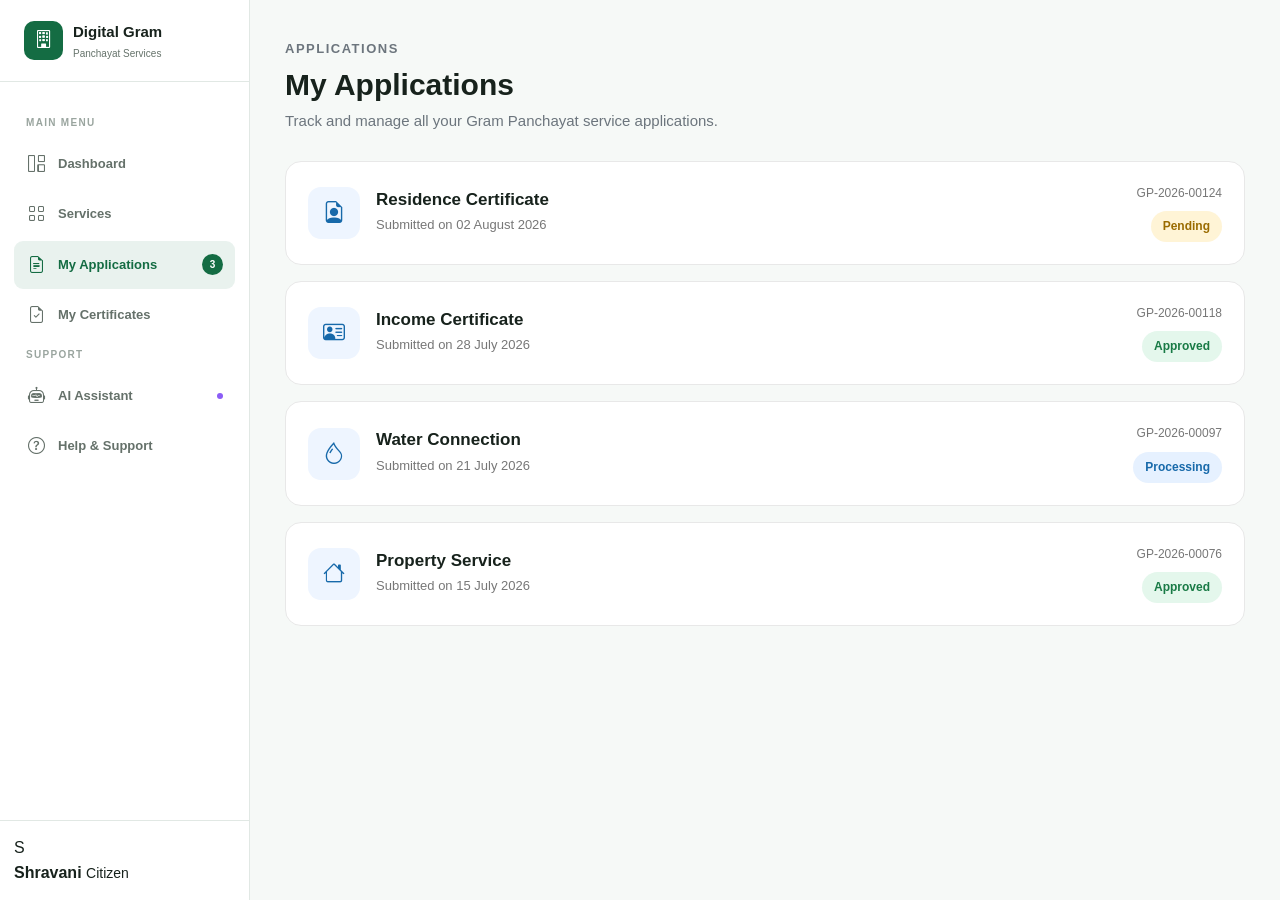
==== commit 491d08a0: "Save local work before pulling" ====
--- a/frontend/applications.html
+++ b/frontend/applications.html
@@ -40,11 +40,169 @@
         href="css/dashboard.css"
     >
 
-    <!-- Applications CSS -->
-    <link
-    rel="stylesheet"
-    href="css/applications.css"
-    >
+    <style>
+        .applications-page {
+            padding: 35px;
+        }
+
+        .applications-header {
+            margin-bottom: 28px;
+        }
+
+        .applications-header span {
+            font-size: 13px;
+            font-weight: 700;
+            letter-spacing: 1.5px;
+            color: #6c757d;
+        }
+
+        .applications-header h1 {
+            margin: 6px 0;
+            font-size: 30px;
+            font-weight: 700;
+        }
+
+        .applications-header p {
+            margin: 0;
+            color: #6c757d;
+            font-size: 15px;
+        }
+
+        .application-card {
+            background: #ffffff;
+            border: 1px solid #e8e8e8;
+            border-radius: 16px;
+            padding: 22px;
+            margin-bottom: 16px;
+            display: flex;
+            align-items: center;
+            justify-content: space-between;
+            gap: 20px;
+            transition: 0.2s ease;
+        }
+
+        .application-card:hover {
+            transform: translateY(-2px);
+            box-shadow: 0 8px 24px rgba(0, 0, 0, 0.06);
+        }
+
+        .application-left {
+            display: flex;
+            align-items: center;
+            gap: 16px;
+        }
+
+        .application-icon-box {
+            width: 52px;
+            height: 52px;
+            border-radius: 13px;
+            display: flex;
+            align-items: center;
+            justify-content: center;
+            background: #eef5ff;
+            color: #1769aa;
+            font-size: 22px;
+            flex-shrink: 0;
+        }
+
+        .application-details h3 {
+            font-size: 17px;
+            margin: 0 0 5px;
+            font-weight: 700;
+        }
+
+        .application-details p {
+            margin: 0;
+            color: #777;
+            font-size: 13px;
+        }
+
+        .application-right {
+            text-align: right;
+            min-width: 130px;
+        }
+
+        .application-id {
+            display: block;
+            color: #777;
+            font-size: 12px;
+            margin-bottom: 8px;
+        }
+
+        .status {
+            display: inline-block;
+            padding: 6px 12px;
+            border-radius: 20px;
+            font-size: 12px;
+            font-weight: 600;
+        }
+
+        .status.pending {
+            background: #fff4d6;
+            color: #9a6b00;
+        }
+
+        .status.approved {
+            background: #e4f7ec;
+            color: #187a45;
+        }
+
+        .status.processing {
+            background: #e6f1ff;
+            color: #1769aa;
+        }
+
+        .status.rejected {
+            background: #fde8e8;
+            color: #b42318;
+        }
+
+        .empty-state {
+            background: #ffffff;
+            border: 1px solid #e8e8e8;
+            border-radius: 16px;
+            padding: 50px 20px;
+            text-align: center;
+            display: none;
+        }
+
+        .empty-state i {
+            font-size: 45px;
+            color: #aaa;
+            margin-bottom: 15px;
+        }
+
+        .empty-state h3 {
+            font-size: 20px;
+            margin-bottom: 8px;
+        }
+
+        .empty-state p {
+            color: #777;
+            font-size: 14px;
+        }
+
+        @media (max-width: 768px) {
+
+            .applications-page {
+                padding: 20px;
+            }
+
+            .application-card {
+                align-items: flex-start;
+                flex-direction: column;
+            }
+
+            .application-right {
+                text-align: left;
+                margin-left: 68px;
+            }
+
+            .applications-header h1 {
+                font-size: 25px;
+            }
+        }
+    </style>
 
 </head>
 
@@ -56,7 +214,7 @@
 
         <div class="sidebar-brand">
 
-            <a href="index.html">
+            <a href="../index.html">
 
                 <span class="sidebar-brand-icon">
                     <i class="bi bi-building"></i>
@@ -126,30 +284,11 @@
                     My Applications
                 </span>
 
-                <span class="sidebar-badge" id="applicationCount">
-                    0
-                </span>
-
-            </a>
-
-
-            <a
-                href="certificates.html"
-                class="sidebar-link"
-            >
-
-                <i class="bi bi-file-earmark-check"></i>
-
-                <span>
-                    My Certificates
-                </span>
-
-            </a>
-
-
-            <span class="sidebar-section-title">
-                SUPPORT
-            </span>
+                <span class="sidebar-badge">
+                    3
+                </span>
+
+            </a>
 
 
             <a
@@ -157,6 +296,25 @@
                 class="sidebar-link"
             >
 
+                <i class="bi bi-file-earmark-check"></i>
+
+                <span>
+                    My Certificates
+                </span>
+
+            </a>
+
+
+            <span class="sidebar-section-title">
+                SUPPORT
+            </span>
+
+
+            <a
+                href="#"
+                class="sidebar-link"
+            >
+
                 <i class="bi bi-robot"></i>
 
                 <span>
@@ -169,7 +327,7 @@
 
 
             <a
-                href="help.html"
+                href="#"
                 class="sidebar-link"
             >
 
@@ -274,11 +432,6 @@
                         Pending
                     </span>
 
-                    <button class="view-details-btn"
-                            onclick="viewApplication('GP-2026-00124', 'Residence Certificate', '02 August 2026', 'Pending')">
-                        View Details
-                    </button>
-
                 </div>
 
             </div>
@@ -319,11 +472,6 @@
                         Approved
                     </span>
 
-                    <button class="view-details-btn"
-                            onclick="viewApplication('GP-2026-00118', 'Income Certificate', '28 July 2026', 'Approved')">
-                        View Details
-                    </button>
-
                 </div>
 
             </div>
@@ -364,11 +512,6 @@
                         Processing
                     </span>
 
-                    <button class="view-details-btn"
-                            onclick="viewApplication('GP-2026-00097', 'Water Connection', '21 July 2026', 'Processing')">
-                        View Details
-                    </button>
-
                 </div>
 
             </div>
@@ -409,11 +552,6 @@
                         Approved
                     </span>
 
-                    <button class="view-details-btn"
-                            onclick="viewApplication('GP-2026-00076', 'Property Service', '15 July 2026', 'Approved')">
-                        View Details
-                    </button>
-
                 </div>
 
             </div>
@@ -440,220 +578,7 @@
 
     </main>
 
-    <!-- APPLICATION DETAILS POPUP -->
-
-<div class="application-modal" id="applicationModal">
-
-    <div class="application-modal-box">
-
-        <div class="application-modal-header">
-
-            <div>
-                <span class="modal-label">APPLICATION DETAILS</span>
-
-                <h2>Application Details</h2>
-            </div>
-
-            <button
-                class="modal-close-btn"
-                id="closeApplicationModal"
-                type="button"
-            >
-                <i class="bi bi-x-lg"></i>
-            </button>
-
-        </div>
-
-
-        <div class="application-modal-body">
-
-            <div class="modal-detail">
-
-                <span>Service</span>
-
-                <strong id="modalService">
-                    -
-                </strong>
-
-            </div>
-
-
-            <div class="modal-detail">
-
-                <span>Application ID</span>
-
-                <strong id="modalApplicationId">
-                    -
-                </strong>
-
-            </div>
-
-
-            <div class="modal-detail-row">
-
-                <div class="modal-detail">
-
-                    <span>Submitted On</span>
-
-                    <strong id="modalDate">
-                        -
-                    </strong>
-
-                </div>
-
-
-                <div class="modal-detail">
-
-                    <span>Status</span>
-
-                    <strong id="modalStatus">
-                        -
-                    </strong>
-
-                </div>
-
-            </div>
-
-        </div>
-
-
-        <div class="application-modal-footer">
-
-            <button
-                type="button"
-                class="modal-close-action"
-                id="closeApplicationModalBottom"
-            >
-                Close
-            </button>
-
-        </div>
-
-    </div>
-
-</div>
-
-<script src="js/dashboard.js"></script>
-<script>
-
-    const savedApplication =
-        localStorage.getItem(
-            "birthCertificateApplication"
-        );
-
-
-    const applicationCount =
-        document.getElementById(
-            "applicationCount"
-        );
-
-
-    if (savedApplication) {
-
-        const application =
-            JSON.parse(savedApplication);
-
-
-        /*
-         * Create a new application card
-         */
-
-        const applicationsPage =
-            document.querySelector(
-                ".applications-page"
-            );
-
-
-        const emptyState =
-            document.querySelector(
-                ".empty-state"
-            );
-
-
-        const applicationCard =
-            document.createElement("div");
-
-
-        applicationCard.className =
-            "application-card";
-
-
-        applicationCard.innerHTML = `
-
-            <div class="application-left">
-
-                <div class="application-icon-box">
-
-                    <i class="bi bi-person-vcard"></i>
-
-                </div>
-
-                <div class="application-details">
-
-                    <h3>
-                        ${application.service}
-                    </h3>
-
-                    <p>
-                        Submitted on ${application.date}
-                    </p>
-
-                </div>
-
-            </div>
-
-
-            <div class="application-right">
-
-                <span class="application-id">
-                    ${application.id}
-                </span>
-
-                <span class="status pending">
-                    ${application.status}
-                </span>
-
-                <button
-                    class="view-details-btn"
-                    onclick="viewApplication(
-                        '${application.id}',
-                        '${application.service}',
-                        '${application.date}',
-                        '${application.status}'
-                    )"
-                >
-                    View Details
-                </button>
-
-            </div>
-
-        `;
-
-
-        /*
-         * Add the new application
-         * before the empty state
-         */
-
-        applicationsPage.insertBefore(
-            applicationCard,
-            emptyState
-        );
-
-
-        /*
-         * Update application count
-         */
-
-        if (applicationCount) {
-
-            applicationCount.textContent = "1";
-
-        }
-
-    }
-
-</script>
+
 </body>
 
 </html>
--- a/frontend/css/dashboard.css
+++ b/frontend/css/dashboard.css
@@ -1216,7 +1216,7 @@
 
 }
 
-```css
+css
 /* =========================================================
    SERVICES PAGE
    ========================================================= */
@@ -1425,7 +1425,7 @@
 
 }
 
-```css
+css
 /* =========================================================
    BIRTH CERTIFICATE APPLICATION
    ========================================================= */
@@ -1807,436 +1807,3 @@
     margin-top: 0 !important;
     top: 0 !important;
 }
-
-/* =========================================================
-   APPLICATION VIEW DETAILS BUTTON
-   ========================================================= */
-
-.view-details-btn {
-    margin-top: 8px;
-    padding: 6px 12px;
-
-    border: 1px solid var(--primary);
-    border-radius: 6px;
-
-    background: white;
-    color: var(--primary);
-
-    font-family: inherit;
-    font-size: 10px;
-    font-weight: 600;
-
-    cursor: pointer;
-
-    transition: 0.2s ease;
-}
-
-.view-details-btn:hover {
-    background: var(--primary);
-    color: white;
-}
-
-/* =========================================================
-   APPLICATION DETAILS POPUP
-   ========================================================= */
-
-.application-modal {
-    display: none;
-
-    position: fixed;
-    inset: 0;
-
-    z-index: 9999;
-
-    align-items: center;
-    justify-content: center;
-
-    padding: 20px;
-
-    background: rgba(20, 30, 25, 0.45);
-}
-
-.application-modal.show {
-    display: flex;
-}
-
-.application-modal-box {
-    width: 100%;
-    max-width: 480px;
-
-    background: white;
-
-    border-radius: 14px;
-
-    box-shadow: 0 15px 45px rgba(0, 0, 0, 0.15);
-
-    overflow: hidden;
-
-    animation: applicationModalShow 0.2s ease;
-}
-
-@keyframes applicationModalShow {
-
-    from {
-        opacity: 0;
-        transform: translateY(10px) scale(0.98);
-    }
-
-    to {
-        opacity: 1;
-        transform: translateY(0) scale(1);
-    }
-
-}
-
-.application-modal-header {
-    display: flex;
-
-    align-items: flex-start;
-    justify-content: space-between;
-
-    padding: 20px 22px;
-
-    border-bottom: 1px solid var(--border);
-}
-
-.modal-label {
-    display: block;
-
-    margin-bottom: 5px;
-
-    color: var(--primary);
-
-    font-size: 8px;
-
-    font-weight: 800;
-
-    letter-spacing: 1.2px;
-}
-
-.application-modal-header h2 {
-    margin: 0;
-
-    color: var(--text-dark);
-
-    font-size: 18px;
-
-    font-weight: 750;
-}
-
-.modal-close-btn {
-    width: 32px;
-    height: 32px;
-
-    display: flex;
-
-    align-items: center;
-    justify-content: center;
-
-    border: none;
-
-    border-radius: 7px;
-
-    background: #f4f6f5;
-
-    color: var(--text-muted);
-
-    cursor: pointer;
-
-    transition: 0.2s ease;
-}
-
-.modal-close-btn:hover {
-    background: #e9eeeb;
-
-    color: var(--text-dark);
-}
-
-.application-modal-body {
-    padding: 22px;
-}
-
-.modal-detail {
-    display: flex;
-
-    flex-direction: column;
-
-    gap: 5px;
-
-    padding: 12px 0;
-
-    border-bottom: 1px solid #edf0ee;
-}
-
-.modal-detail:first-child {
-    padding-top: 0;
-}
-
-.modal-detail span {
-    color: var(--text-muted);
-
-    font-size: 9px;
-
-    font-weight: 600;
-}
-
-.modal-detail strong {
-    color: var(--text-dark);
-
-    font-size: 12px;
-
-    font-weight: 700;
-}
-
-.modal-detail-row {
-    display: grid;
-
-    grid-template-columns: 1fr 1fr;
-
-    gap: 20px;
-}
-
-.modal-detail-row .modal-detail {
-    border-bottom: none;
-}
-
-.application-modal-footer {
-    display: flex;
-
-    justify-content: flex-end;
-
-    padding: 14px 22px;
-
-    border-top: 1px solid var(--border);
-
-    background: #fafcfb;
-}
-
-.modal-close-action {
-    padding: 8px 18px;
-
-    border: none;
-
-    border-radius: 7px;
-
-    background: var(--primary);
-
-    color: white;
-
-    font-family: inherit;
-
-    font-size: 10px;
-
-    font-weight: 700;
-
-    cursor: pointer;
-
-    transition: 0.2s ease;
-}
-
-.modal-close-action:hover {
-    background: var(--primary-dark);
-}
-
-
-/* MOBILE */
-
-@media (max-width: 600px) {
-
-    .application-modal {
-        padding: 14px;
-    }
-
-    .application-modal-box {
-        max-width: 100%;
-    }
-
-    .modal-detail-row {
-        grid-template-columns: 1fr;
-        gap: 0;
-    }
-
-}
-
-/* =========================================================
-   APPLICATION SUCCESS MESSAGE
-   ========================================================= */
-
-.application-success {
-    display: none;
-
-    max-width: 650px;
-
-    margin: 30px auto;
-
-    padding: 35px 30px;
-
-    background: white;
-
-    border: 1px solid var(--border);
-
-    border-radius: 14px;
-
-    text-align: center;
-
-    box-shadow: 0 8px 25px rgba(0, 0, 0, 0.06);
-}
-
-.application-success.show {
-    display: block;
-}
-
-.success-icon {
-    width: 58px;
-    height: 58px;
-
-    display: flex;
-
-    align-items: center;
-    justify-content: center;
-
-    margin: 0 auto 14px;
-
-    border-radius: 50%;
-
-    background: #e8f7ee;
-
-    color: #25804a;
-
-    font-size: 27px;
-}
-
-.success-label {
-    display: block;
-
-    margin-bottom: 7px;
-
-    color: var(--primary);
-
-    font-size: 9px;
-
-    font-weight: 800;
-
-    letter-spacing: 1.2px;
-}
-
-.application-success h2 {
-    margin: 0 0 8px;
-
-    color: var(--text-dark);
-
-    font-size: 21px;
-
-    font-weight: 750;
-}
-
-.application-success p {
-    margin: 0 auto 22px;
-
-    max-width: 450px;
-
-    color: var(--text-muted);
-
-    font-size: 11px;
-
-    line-height: 1.6;
-}
-
-.success-application-id {
-    display: inline-flex;
-
-    flex-direction: column;
-
-    gap: 5px;
-
-    padding: 12px 25px;
-
-    margin-bottom: 22px;
-
-    background: #f6faf7;
-
-    border: 1px solid #e0ebe4;
-
-    border-radius: 8px;
-}
-
-.success-application-id span {
-    color: var(--text-muted);
-
-    font-size: 9px;
-}
-
-.success-application-id strong {
-    color: var(--primary);
-
-    font-size: 14px;
-
-    letter-spacing: 0.5px;
-}
-
-.success-actions {
-    display: flex;
-
-    align-items: center;
-    justify-content: center;
-
-    gap: 10px;
-
-    flex-wrap: wrap;
-}
-
-.success-primary-btn,
-.success-secondary-btn {
-    display: inline-flex;
-
-    align-items: center;
-    justify-content: center;
-
-    gap: 7px;
-
-    min-height: 36px;
-
-    padding: 8px 15px;
-
-    border-radius: 7px;
-
-    font-family: inherit;
-
-    font-size: 10px;
-
-    font-weight: 700;
-
-    text-decoration: none;
-
-    cursor: pointer;
-
-    transition: 0.2s ease;
-}
-
-.success-primary-btn {
-    background: var(--primary);
-
-    color: white;
-}
-
-.success-primary-btn:hover {
-    background: var(--primary-dark);
-
-    color: white;
-
-    transform: translateY(-1px);
-}
-
-.success-secondary-btn {
-    border: 1px solid var(--border);
-
-    background: white;
-
-    color: var(--text-dark);
-}
-
-.success-secondary-btn:hover {
-    background: #f6f8f7;
-
-    color: var(--text-dark);
-}
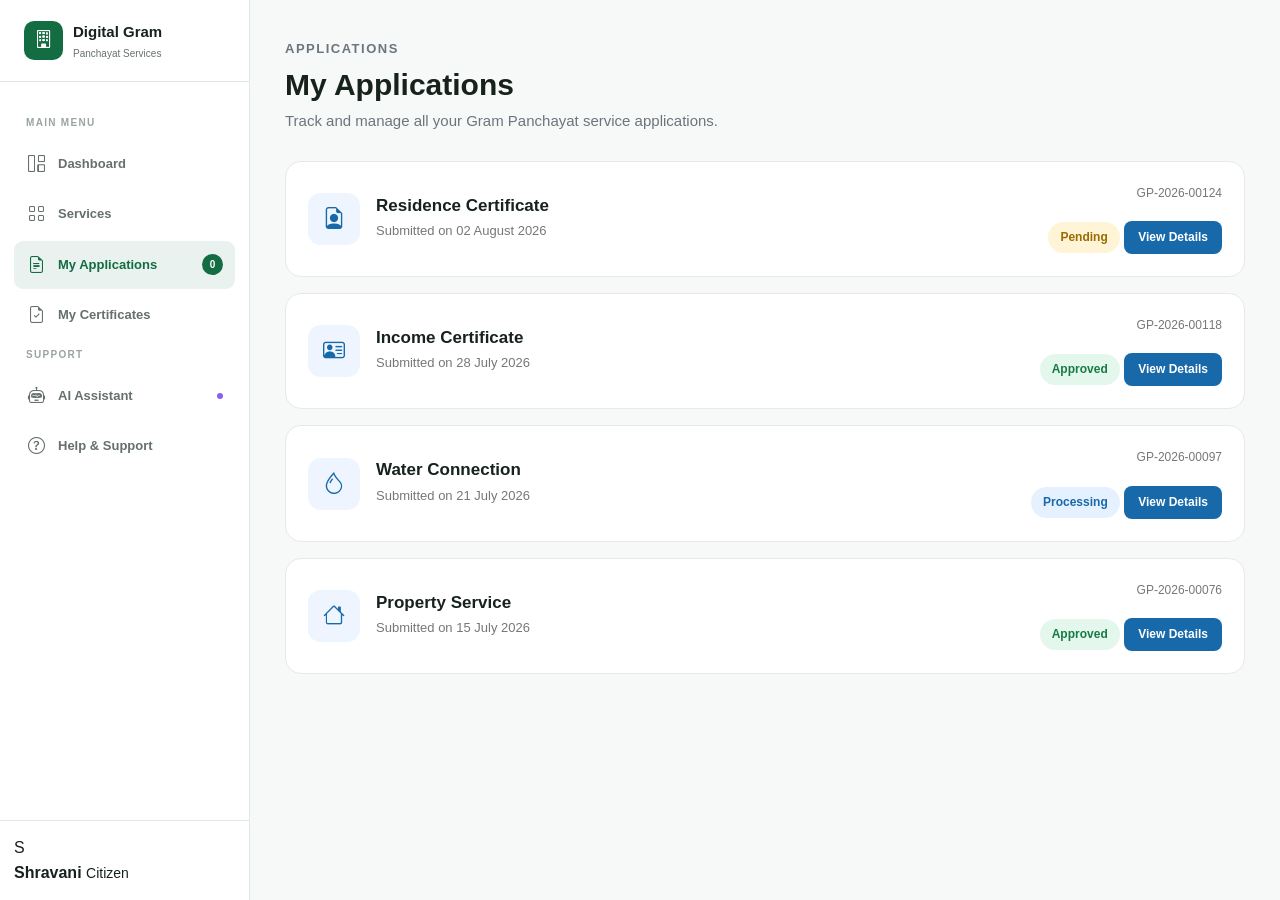
==== commit 08e9ac94: "Merge backend and frontend updates" ====
--- a/frontend/applications.html
+++ b/frontend/applications.html
@@ -40,169 +40,11 @@
         href="css/dashboard.css"
     >
 
-    <style>
-        .applications-page {
-            padding: 35px;
-        }
-
-        .applications-header {
-            margin-bottom: 28px;
-        }
-
-        .applications-header span {
-            font-size: 13px;
-            font-weight: 700;
-            letter-spacing: 1.5px;
-            color: #6c757d;
-        }
-
-        .applications-header h1 {
-            margin: 6px 0;
-            font-size: 30px;
-            font-weight: 700;
-        }
-
-        .applications-header p {
-            margin: 0;
-            color: #6c757d;
-            font-size: 15px;
-        }
-
-        .application-card {
-            background: #ffffff;
-            border: 1px solid #e8e8e8;
-            border-radius: 16px;
-            padding: 22px;
-            margin-bottom: 16px;
-            display: flex;
-            align-items: center;
-            justify-content: space-between;
-            gap: 20px;
-            transition: 0.2s ease;
-        }
-
-        .application-card:hover {
-            transform: translateY(-2px);
-            box-shadow: 0 8px 24px rgba(0, 0, 0, 0.06);
-        }
-
-        .application-left {
-            display: flex;
-            align-items: center;
-            gap: 16px;
-        }
-
-        .application-icon-box {
-            width: 52px;
-            height: 52px;
-            border-radius: 13px;
-            display: flex;
-            align-items: center;
-            justify-content: center;
-            background: #eef5ff;
-            color: #1769aa;
-            font-size: 22px;
-            flex-shrink: 0;
-        }
-
-        .application-details h3 {
-            font-size: 17px;
-            margin: 0 0 5px;
-            font-weight: 700;
-        }
-
-        .application-details p {
-            margin: 0;
-            color: #777;
-            font-size: 13px;
-        }
-
-        .application-right {
-            text-align: right;
-            min-width: 130px;
-        }
-
-        .application-id {
-            display: block;
-            color: #777;
-            font-size: 12px;
-            margin-bottom: 8px;
-        }
-
-        .status {
-            display: inline-block;
-            padding: 6px 12px;
-            border-radius: 20px;
-            font-size: 12px;
-            font-weight: 600;
-        }
-
-        .status.pending {
-            background: #fff4d6;
-            color: #9a6b00;
-        }
-
-        .status.approved {
-            background: #e4f7ec;
-            color: #187a45;
-        }
-
-        .status.processing {
-            background: #e6f1ff;
-            color: #1769aa;
-        }
-
-        .status.rejected {
-            background: #fde8e8;
-            color: #b42318;
-        }
-
-        .empty-state {
-            background: #ffffff;
-            border: 1px solid #e8e8e8;
-            border-radius: 16px;
-            padding: 50px 20px;
-            text-align: center;
-            display: none;
-        }
-
-        .empty-state i {
-            font-size: 45px;
-            color: #aaa;
-            margin-bottom: 15px;
-        }
-
-        .empty-state h3 {
-            font-size: 20px;
-            margin-bottom: 8px;
-        }
-
-        .empty-state p {
-            color: #777;
-            font-size: 14px;
-        }
-
-        @media (max-width: 768px) {
-
-            .applications-page {
-                padding: 20px;
-            }
-
-            .application-card {
-                align-items: flex-start;
-                flex-direction: column;
-            }
-
-            .application-right {
-                text-align: left;
-                margin-left: 68px;
-            }
-
-            .applications-header h1 {
-                font-size: 25px;
-            }
-        }
-    </style>
+    <!-- Applications CSS -->
+    <link
+    rel="stylesheet"
+    href="css/applications.css"
+    >
 
 </head>
 
@@ -214,7 +56,7 @@
 
         <div class="sidebar-brand">
 
-            <a href="../index.html">
+            <a href="index.html">
 
                 <span class="sidebar-brand-icon">
                     <i class="bi bi-building"></i>
@@ -284,11 +126,30 @@
                     My Applications
                 </span>
 
-                <span class="sidebar-badge">
-                    3
+                <span class="sidebar-badge" id="applicationCount">
+                    0
                 </span>
 
             </a>
+
+
+            <a
+                href="certificates.html"
+                class="sidebar-link"
+            >
+
+                <i class="bi bi-file-earmark-check"></i>
+
+                <span>
+                    My Certificates
+                </span>
+
+            </a>
+
+
+            <span class="sidebar-section-title">
+                SUPPORT
+            </span>
 
 
             <a
@@ -296,25 +157,6 @@
                 class="sidebar-link"
             >
 
-                <i class="bi bi-file-earmark-check"></i>
-
-                <span>
-                    My Certificates
-                </span>
-
-            </a>
-
-
-            <span class="sidebar-section-title">
-                SUPPORT
-            </span>
-
-
-            <a
-                href="#"
-                class="sidebar-link"
-            >
-
                 <i class="bi bi-robot"></i>
 
                 <span>
@@ -327,7 +169,7 @@
 
 
             <a
-                href="#"
+                href="help.html"
                 class="sidebar-link"
             >
 
@@ -432,6 +274,11 @@
                         Pending
                     </span>
 
+                    <button class="view-details-btn"
+                            onclick="viewApplication('GP-2026-00124', 'Residence Certificate', '02 August 2026', 'Pending')">
+                        View Details
+                    </button>
+
                 </div>
 
             </div>
@@ -472,6 +319,11 @@
                         Approved
                     </span>
 
+                    <button class="view-details-btn"
+                            onclick="viewApplication('GP-2026-00118', 'Income Certificate', '28 July 2026', 'Approved')">
+                        View Details
+                    </button>
+
                 </div>
 
             </div>
@@ -512,6 +364,11 @@
                         Processing
                     </span>
 
+                    <button class="view-details-btn"
+                            onclick="viewApplication('GP-2026-00097', 'Water Connection', '21 July 2026', 'Processing')">
+                        View Details
+                    </button>
+
                 </div>
 
             </div>
@@ -552,6 +409,11 @@
                         Approved
                     </span>
 
+                    <button class="view-details-btn"
+                            onclick="viewApplication('GP-2026-00076', 'Property Service', '15 July 2026', 'Approved')">
+                        View Details
+                    </button>
+
                 </div>
 
             </div>
@@ -578,7 +440,220 @@
 
     </main>
 
-
+    <!-- APPLICATION DETAILS POPUP -->
+
+<div class="application-modal" id="applicationModal">
+
+    <div class="application-modal-box">
+
+        <div class="application-modal-header">
+
+            <div>
+                <span class="modal-label">APPLICATION DETAILS</span>
+
+                <h2>Application Details</h2>
+            </div>
+
+            <button
+                class="modal-close-btn"
+                id="closeApplicationModal"
+                type="button"
+            >
+                <i class="bi bi-x-lg"></i>
+            </button>
+
+        </div>
+
+
+        <div class="application-modal-body">
+
+            <div class="modal-detail">
+
+                <span>Service</span>
+
+                <strong id="modalService">
+                    -
+                </strong>
+
+            </div>
+
+
+            <div class="modal-detail">
+
+                <span>Application ID</span>
+
+                <strong id="modalApplicationId">
+                    -
+                </strong>
+
+            </div>
+
+
+            <div class="modal-detail-row">
+
+                <div class="modal-detail">
+
+                    <span>Submitted On</span>
+
+                    <strong id="modalDate">
+                        -
+                    </strong>
+
+                </div>
+
+
+                <div class="modal-detail">
+
+                    <span>Status</span>
+
+                    <strong id="modalStatus">
+                        -
+                    </strong>
+
+                </div>
+
+            </div>
+
+        </div>
+
+
+        <div class="application-modal-footer">
+
+            <button
+                type="button"
+                class="modal-close-action"
+                id="closeApplicationModalBottom"
+            >
+                Close
+            </button>
+
+        </div>
+
+    </div>
+
+</div>
+
+<script src="js/dashboard.js"></script>
+<script>
+
+    const savedApplication =
+        localStorage.getItem(
+            "birthCertificateApplication"
+        );
+
+
+    const applicationCount =
+        document.getElementById(
+            "applicationCount"
+        );
+
+
+    if (savedApplication) {
+
+        const application =
+            JSON.parse(savedApplication);
+
+
+        /*
+         * Create a new application card
+         */
+
+        const applicationsPage =
+            document.querySelector(
+                ".applications-page"
+            );
+
+
+        const emptyState =
+            document.querySelector(
+                ".empty-state"
+            );
+
+
+        const applicationCard =
+            document.createElement("div");
+
+
+        applicationCard.className =
+            "application-card";
+
+
+        applicationCard.innerHTML = `
+
+            <div class="application-left">
+
+                <div class="application-icon-box">
+
+                    <i class="bi bi-person-vcard"></i>
+
+                </div>
+
+                <div class="application-details">
+
+                    <h3>
+                        ${application.service}
+                    </h3>
+
+                    <p>
+                        Submitted on ${application.date}
+                    </p>
+
+                </div>
+
+            </div>
+
+
+            <div class="application-right">
+
+                <span class="application-id">
+                    ${application.id}
+                </span>
+
+                <span class="status pending">
+                    ${application.status}
+                </span>
+
+                <button
+                    class="view-details-btn"
+                    onclick="viewApplication(
+                        '${application.id}',
+                        '${application.service}',
+                        '${application.date}',
+                        '${application.status}'
+                    )"
+                >
+                    View Details
+                </button>
+
+            </div>
+
+        `;
+
+
+        /*
+         * Add the new application
+         * before the empty state
+         */
+
+        applicationsPage.insertBefore(
+            applicationCard,
+            emptyState
+        );
+
+
+        /*
+         * Update application count
+         */
+
+        if (applicationCount) {
+
+            applicationCount.textContent = "1";
+
+        }
+
+    }
+
+</script>
 </body>
 
 </html>
--- a/frontend/css/dashboard.css
+++ b/frontend/css/dashboard.css
@@ -1807,3 +1807,436 @@
     margin-top: 0 !important;
     top: 0 !important;
 }
+
+/* =========================================================
+   APPLICATION VIEW DETAILS BUTTON
+   ========================================================= */
+
+.view-details-btn {
+    margin-top: 8px;
+    padding: 6px 12px;
+
+    border: 1px solid var(--primary);
+    border-radius: 6px;
+
+    background: white;
+    color: var(--primary);
+
+    font-family: inherit;
+    font-size: 10px;
+    font-weight: 600;
+
+    cursor: pointer;
+
+    transition: 0.2s ease;
+}
+
+.view-details-btn:hover {
+    background: var(--primary);
+    color: white;
+}
+
+/* =========================================================
+   APPLICATION DETAILS POPUP
+   ========================================================= */
+
+.application-modal {
+    display: none;
+
+    position: fixed;
+    inset: 0;
+
+    z-index: 9999;
+
+    align-items: center;
+    justify-content: center;
+
+    padding: 20px;
+
+    background: rgba(20, 30, 25, 0.45);
+}
+
+.application-modal.show {
+    display: flex;
+}
+
+.application-modal-box {
+    width: 100%;
+    max-width: 480px;
+
+    background: white;
+
+    border-radius: 14px;
+
+    box-shadow: 0 15px 45px rgba(0, 0, 0, 0.15);
+
+    overflow: hidden;
+
+    animation: applicationModalShow 0.2s ease;
+}
+
+@keyframes applicationModalShow {
+
+    from {
+        opacity: 0;
+        transform: translateY(10px) scale(0.98);
+    }
+
+    to {
+        opacity: 1;
+        transform: translateY(0) scale(1);
+    }
+
+}
+
+.application-modal-header {
+    display: flex;
+
+    align-items: flex-start;
+    justify-content: space-between;
+
+    padding: 20px 22px;
+
+    border-bottom: 1px solid var(--border);
+}
+
+.modal-label {
+    display: block;
+
+    margin-bottom: 5px;
+
+    color: var(--primary);
+
+    font-size: 8px;
+
+    font-weight: 800;
+
+    letter-spacing: 1.2px;
+}
+
+.application-modal-header h2 {
+    margin: 0;
+
+    color: var(--text-dark);
+
+    font-size: 18px;
+
+    font-weight: 750;
+}
+
+.modal-close-btn {
+    width: 32px;
+    height: 32px;
+
+    display: flex;
+
+    align-items: center;
+    justify-content: center;
+
+    border: none;
+
+    border-radius: 7px;
+
+    background: #f4f6f5;
+
+    color: var(--text-muted);
+
+    cursor: pointer;
+
+    transition: 0.2s ease;
+}
+
+.modal-close-btn:hover {
+    background: #e9eeeb;
+
+    color: var(--text-dark);
+}
+
+.application-modal-body {
+    padding: 22px;
+}
+
+.modal-detail {
+    display: flex;
+
+    flex-direction: column;
+
+    gap: 5px;
+
+    padding: 12px 0;
+
+    border-bottom: 1px solid #edf0ee;
+}
+
+.modal-detail:first-child {
+    padding-top: 0;
+}
+
+.modal-detail span {
+    color: var(--text-muted);
+
+    font-size: 9px;
+
+    font-weight: 600;
+}
+
+.modal-detail strong {
+    color: var(--text-dark);
+
+    font-size: 12px;
+
+    font-weight: 700;
+}
+
+.modal-detail-row {
+    display: grid;
+
+    grid-template-columns: 1fr 1fr;
+
+    gap: 20px;
+}
+
+.modal-detail-row .modal-detail {
+    border-bottom: none;
+}
+
+.application-modal-footer {
+    display: flex;
+
+    justify-content: flex-end;
+
+    padding: 14px 22px;
+
+    border-top: 1px solid var(--border);
+
+    background: #fafcfb;
+}
+
+.modal-close-action {
+    padding: 8px 18px;
+
+    border: none;
+
+    border-radius: 7px;
+
+    background: var(--primary);
+
+    color: white;
+
+    font-family: inherit;
+
+    font-size: 10px;
+
+    font-weight: 700;
+
+    cursor: pointer;
+
+    transition: 0.2s ease;
+}
+
+.modal-close-action:hover {
+    background: var(--primary-dark);
+}
+
+
+/* MOBILE */
+
+@media (max-width: 600px) {
+
+    .application-modal {
+        padding: 14px;
+    }
+
+    .application-modal-box {
+        max-width: 100%;
+    }
+
+    .modal-detail-row {
+        grid-template-columns: 1fr;
+        gap: 0;
+    }
+
+}
+
+/* =========================================================
+   APPLICATION SUCCESS MESSAGE
+   ========================================================= */
+
+.application-success {
+    display: none;
+
+    max-width: 650px;
+
+    margin: 30px auto;
+
+    padding: 35px 30px;
+
+    background: white;
+
+    border: 1px solid var(--border);
+
+    border-radius: 14px;
+
+    text-align: center;
+
+    box-shadow: 0 8px 25px rgba(0, 0, 0, 0.06);
+}
+
+.application-success.show {
+    display: block;
+}
+
+.success-icon {
+    width: 58px;
+    height: 58px;
+
+    display: flex;
+
+    align-items: center;
+    justify-content: center;
+
+    margin: 0 auto 14px;
+
+    border-radius: 50%;
+
+    background: #e8f7ee;
+
+    color: #25804a;
+
+    font-size: 27px;
+}
+
+.success-label {
+    display: block;
+
+    margin-bottom: 7px;
+
+    color: var(--primary);
+
+    font-size: 9px;
+
+    font-weight: 800;
+
+    letter-spacing: 1.2px;
+}
+
+.application-success h2 {
+    margin: 0 0 8px;
+
+    color: var(--text-dark);
+
+    font-size: 21px;
+
+    font-weight: 750;
+}
+
+.application-success p {
+    margin: 0 auto 22px;
+
+    max-width: 450px;
+
+    color: var(--text-muted);
+
+    font-size: 11px;
+
+    line-height: 1.6;
+}
+
+.success-application-id {
+    display: inline-flex;
+
+    flex-direction: column;
+
+    gap: 5px;
+
+    padding: 12px 25px;
+
+    margin-bottom: 22px;
+
+    background: #f6faf7;
+
+    border: 1px solid #e0ebe4;
+
+    border-radius: 8px;
+}
+
+.success-application-id span {
+    color: var(--text-muted);
+
+    font-size: 9px;
+}
+
+.success-application-id strong {
+    color: var(--primary);
+
+    font-size: 14px;
+
+    letter-spacing: 0.5px;
+}
+
+.success-actions {
+    display: flex;
+
+    align-items: center;
+    justify-content: center;
+
+    gap: 10px;
+
+    flex-wrap: wrap;
+}
+
+.success-primary-btn,
+.success-secondary-btn {
+    display: inline-flex;
+
+    align-items: center;
+    justify-content: center;
+
+    gap: 7px;
+
+    min-height: 36px;
+
+    padding: 8px 15px;
+
+    border-radius: 7px;
+
+    font-family: inherit;
+
+    font-size: 10px;
+
+    font-weight: 700;
+
+    text-decoration: none;
+
+    cursor: pointer;
+
+    transition: 0.2s ease;
+}
+
+.success-primary-btn {
+    background: var(--primary);
+
+    color: white;
+}
+
+.success-primary-btn:hover {
+    background: var(--primary-dark);
+
+    color: white;
+
+    transform: translateY(-1px);
+}
+
+.success-secondary-btn {
+    border: 1px solid var(--border);
+
+    background: white;
+
+    color: var(--text-dark);
+}
+
+.success-secondary-btn:hover {
+    background: #f6f8f7;
+
+    color: var(--text-dark);
+}
--- a/frontend/css/applications.css
+++ b/frontend/css/applications.css
@@ -0,0 +1,482 @@
+/* =========================================================
+   DIGITAL GRAM PANCHAYAT
+   MY APPLICATIONS PAGE
+========================================================= */
+
+
+/* ================= APPLICATIONS PAGE ================= */
+
+.applications-page {
+    padding: 35px;
+}
+
+
+/* ================= PAGE HEADER ================= */
+
+.applications-header {
+    margin-bottom: 28px;
+}
+
+.applications-header span {
+    font-size: 13px;
+    font-weight: 700;
+    letter-spacing: 1.5px;
+    color: #6c757d;
+}
+
+.applications-header h1 {
+    margin: 6px 0;
+    font-size: 30px;
+    font-weight: 700;
+}
+
+.applications-header p {
+    margin: 0;
+    color: #6c757d;
+    font-size: 15px;
+}
+
+
+/* ================= APPLICATION CARD ================= */
+
+.application-card {
+    background: #ffffff;
+    border: 1px solid #e8e8e8;
+    border-radius: 16px;
+    padding: 22px;
+    margin-bottom: 16px;
+
+    display: flex;
+    align-items: center;
+    justify-content: space-between;
+
+    gap: 20px;
+
+    transition: 0.2s ease;
+}
+
+
+.application-card:hover {
+    transform: translateY(-2px);
+
+    box-shadow:
+        0 8px 24px rgba(0, 0, 0, 0.06);
+}
+
+
+/* ================= LEFT SIDE ================= */
+
+.application-left {
+    display: flex;
+    align-items: center;
+    gap: 16px;
+}
+
+
+/* ================= APPLICATION ICON ================= */
+
+.application-icon-box {
+    width: 52px;
+    height: 52px;
+
+    border-radius: 13px;
+
+    display: flex;
+    align-items: center;
+    justify-content: center;
+
+    background: #eef5ff;
+    color: #1769aa;
+
+    font-size: 22px;
+
+    flex-shrink: 0;
+}
+
+
+/* ================= APPLICATION DETAILS ================= */
+
+.application-details h3 {
+    font-size: 17px;
+
+    margin: 0 0 5px;
+
+    font-weight: 700;
+}
+
+
+.application-details p {
+    margin: 0;
+
+    color: #777;
+
+    font-size: 13px;
+}
+
+
+/* ================= RIGHT SIDE ================= */
+
+.application-right {
+    text-align: right;
+
+    min-width: 130px;
+}
+
+
+/* ================= APPLICATION ID ================= */
+
+.application-id {
+    display: block;
+
+    color: #777;
+
+    font-size: 12px;
+
+    margin-bottom: 8px;
+}
+
+
+/* ================= STATUS ================= */
+
+.status {
+    display: inline-block;
+
+    padding: 6px 12px;
+
+    border-radius: 20px;
+
+    font-size: 12px;
+
+    font-weight: 600;
+}
+
+
+/* Pending */
+
+.status.pending {
+    background: #fff4d6;
+    color: #9a6b00;
+}
+
+
+/* Approved */
+
+.status.approved {
+    background: #e4f7ec;
+    color: #187a45;
+}
+
+
+/* Processing */
+
+.status.processing {
+    background: #e6f1ff;
+    color: #1769aa;
+}
+
+
+/* Rejected */
+
+.status.rejected {
+    background: #fde8e8;
+    color: #b42318;
+}
+
+
+/* ================= EMPTY STATE ================= */
+
+.empty-state {
+    background: #ffffff;
+
+    border: 1px solid #e8e8e8;
+
+    border-radius: 16px;
+
+    padding: 50px 20px;
+
+    text-align: center;
+
+    display: none;
+}
+
+
+.empty-state i {
+    font-size: 45px;
+
+    color: #aaa;
+
+    margin-bottom: 15px;
+}
+
+
+.empty-state h3 {
+    font-size: 20px;
+
+    margin-bottom: 8px;
+}
+
+
+.empty-state p {
+    color: #777;
+
+    font-size: 14px;
+}
+
+
+/* ================= VIEW DETAILS BUTTON ================= */
+
+.view-details-btn {
+    margin-top: 10px;
+
+    padding: 7px 14px;
+
+    border: none;
+
+    border-radius: 8px;
+
+    background: #1769aa;
+
+    color: #ffffff;
+
+    font-size: 12px;
+
+    font-weight: 600;
+
+    cursor: pointer;
+
+    transition: 0.2s ease;
+}
+
+
+.view-details-btn:hover {
+    background: #125789;
+
+    transform: translateY(-1px);
+}
+
+
+/* ================= APPLICATION MODAL ================= */
+
+.application-modal {
+    position: fixed;
+
+    inset: 0;
+
+    background: rgba(0, 0, 0, 0.45);
+
+    display: none;
+
+    align-items: center;
+    justify-content: center;
+
+    padding: 20px;
+
+    z-index: 9999;
+}
+
+
+.application-modal.show {
+    display: flex;
+}
+
+
+.application-modal-box {
+    width: 100%;
+
+    max-width: 520px;
+
+    background: #ffffff;
+
+    border-radius: 18px;
+
+    overflow: hidden;
+
+    box-shadow:
+        0 20px 60px rgba(0, 0, 0, 0.18);
+}
+
+
+/* ================= MODAL HEADER ================= */
+
+.application-modal-header {
+    padding: 22px 24px;
+
+    display: flex;
+
+    justify-content: space-between;
+
+    align-items: flex-start;
+
+    border-bottom: 1px solid #eeeeee;
+}
+
+
+.modal-label {
+    display: block;
+
+    font-size: 11px;
+
+    font-weight: 700;
+
+    letter-spacing: 1.5px;
+
+    color: #6c757d;
+
+    margin-bottom: 5px;
+}
+
+
+.application-modal-header h2 {
+    margin: 0;
+
+    font-size: 22px;
+
+    font-weight: 700;
+}
+
+
+/* ================= MODAL CLOSE ================= */
+
+.modal-close-btn {
+    width: 36px;
+    height: 36px;
+
+    border: none;
+
+    border-radius: 8px;
+
+    background: #f5f5f5;
+
+    color: #555;
+
+    display: flex;
+
+    align-items: center;
+    justify-content: center;
+
+    cursor: pointer;
+
+    transition: 0.2s ease;
+}
+
+
+.modal-close-btn:hover {
+    background: #eeeeee;
+}
+
+
+/* ================= MODAL BODY ================= */
+
+.application-modal-body {
+    padding: 24px;
+}
+
+
+.modal-detail {
+    margin-bottom: 20px;
+}
+
+
+.modal-detail span {
+    display: block;
+
+    font-size: 12px;
+
+    color: #777;
+
+    margin-bottom: 5px;
+}
+
+
+.modal-detail strong {
+    font-size: 15px;
+
+    color: #222;
+}
+
+
+.modal-detail-row {
+    display: grid;
+
+    grid-template-columns: 1fr 1fr;
+
+    gap: 20px;
+}
+
+
+/* ================= MODAL FOOTER ================= */
+
+.application-modal-footer {
+    padding: 18px 24px;
+
+    border-top: 1px solid #eeeeee;
+
+    display: flex;
+
+    justify-content: flex-end;
+}
+
+
+.modal-close-action {
+    padding: 9px 18px;
+
+    border: none;
+
+    border-radius: 8px;
+
+    background: #1769aa;
+
+    color: #ffffff;
+
+    font-size: 13px;
+
+    font-weight: 600;
+
+    cursor: pointer;
+}
+
+
+.modal-close-action:hover {
+    background: #125789;
+}
+
+
+/* ================= MOBILE ================= */
+
+@media (max-width: 768px) {
+
+    .applications-page {
+        padding: 20px;
+    }
+
+
+    .application-card {
+        align-items: flex-start;
+
+        flex-direction: column;
+    }
+
+
+    .application-right {
+        text-align: left;
+
+        margin-left: 68px;
+    }
+
+
+    .applications-header h1 {
+        font-size: 25px;
+    }
+
+
+    .application-modal-box {
+        max-width: 100%;
+    }
+
+
+    .modal-detail-row {
+        grid-template-columns: 1fr;
+        gap: 0;
+    }
+
+}
